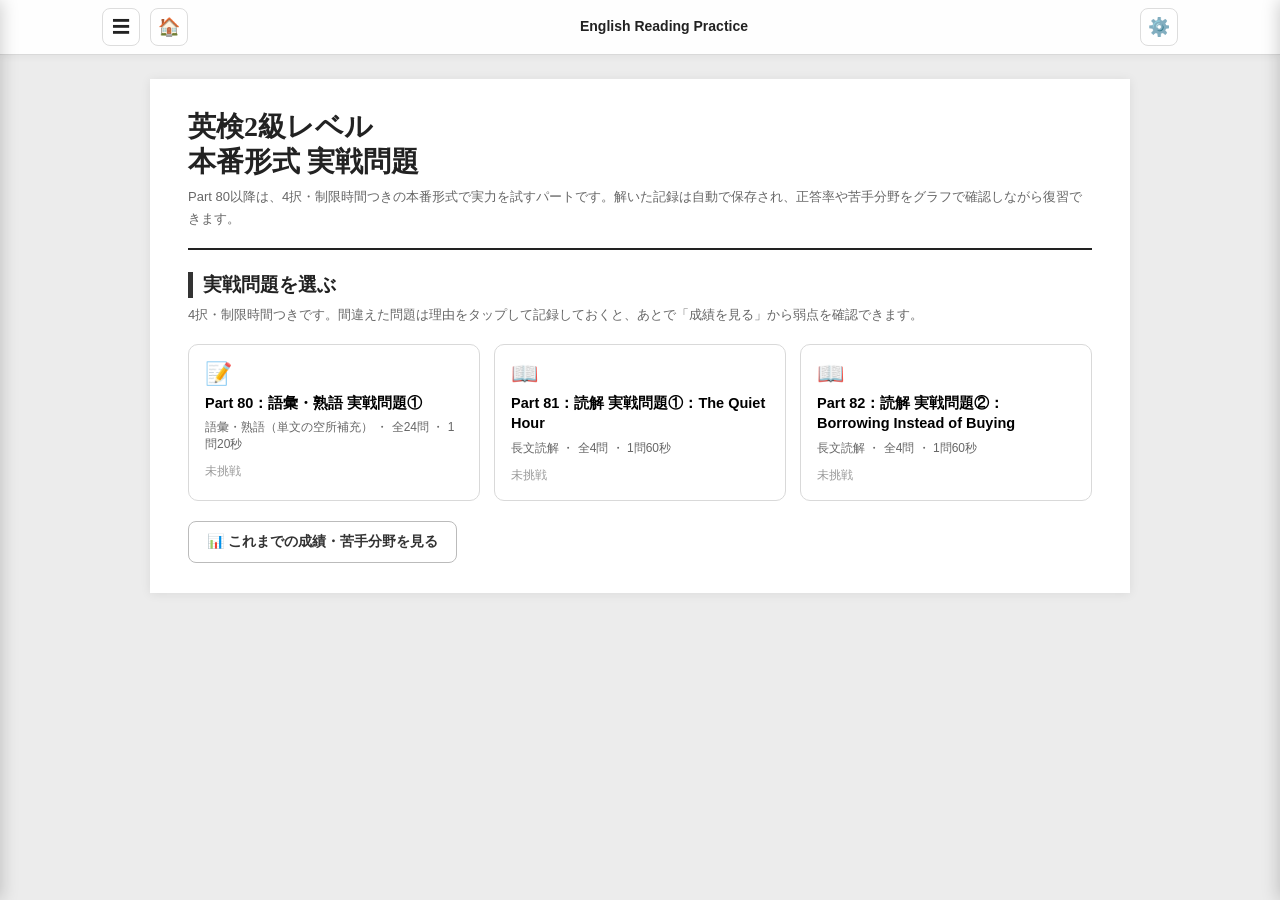
==== quiz.html @ 1475d9b7 "v1.6 v1.6" ====
<!DOCTYPE html>

<html lang="ja">
<head>
<meta charset="utf-8"/>
<meta content="width=device-width, initial-scale=1, viewport-fit=cover" name="viewport"/>
<title>英検2級レベル 本番形式 実戦問題 Part80〜｜English Reading Practice</title>
<meta content="英検2級レベルの語彙・読解を、本番と同じ4択・制限時間つきで練習できる実戦問題。正答率や間違えた理由を記録し、苦手分野をグラフで確認しながら復習できます。" name="description"/>
<meta content="index,follow" name="robots"/>
<link href="https://egoaid.github.io/English-Vocabulary/quiz.html" rel="canonical"/>
<meta content="ja_JP" property="og:locale"/>
<meta content="https://egoaid.github.io/English-Vocabulary/quiz.html" property="og:url"/>
<meta content="英検2級レベル 本番形式 実戦問題 Part80〜｜English Reading Practice" property="og:title"/>
<meta content="英検2級レベルの語彙・読解を、本番と同じ4択・制限時間つきで練習できる実戦問題。正答率や間違えた理由を記録し、苦手分野をグラフで確認しながら復習できます。" property="og:description"/>
<meta content="website" property="og:type"/>
<meta content="English Reading Practice" property="og:site_name"/>
<meta content="https://egoaid.github.io/English-Vocabulary/icons/og-image.png" property="og:image"/>
<meta content="1200" property="og:image:width"/>
<meta content="630" property="og:image:height"/>
<meta content="summary_large_image" name="twitter:card"/>
<meta content="英検2級レベル 本番形式 実戦問題 Part80〜｜English Reading Practice" name="twitter:title"/>
<meta content="英検2級レベルの語彙・読解を、本番と同じ4択・制限時間つきで練習できる実戦問題。正答率や間違えた理由を記録し、苦手分野をグラフで確認しながら復習できます。" name="twitter:description"/>
<meta content="https://egoaid.github.io/English-Vocabulary/icons/og-image.png" name="twitter:image"/>
<link href="manifest.json" rel="manifest"/>
<meta content="#222222" name="theme-color"/>
<meta content="yes" name="mobile-web-app-capable"/>
<meta content="yes" name="apple-mobile-web-app-capable"/>
<meta content="default" name="apple-mobile-web-app-status-bar-style"/>
<meta content="English Reading" name="apple-mobile-web-app-title"/>
<link href="icons/apple-touch-icon-180.png" rel="apple-touch-icon"/>
<link href="icons/favicon-32.png" rel="icon" sizes="32x32" type="image/png"/>
<link href="icons/favicon-16.png" rel="icon" sizes="16x16" type="image/png"/>
<link href="icons/icon-192.png" rel="icon" sizes="192x192" type="image/png"/>
<link href="icons/icon-512.png" rel="icon" sizes="512x512" type="image/png"/>
<link rel="stylesheet" href="styles.css"/>
<script type="application/ld+json">
{
  "@context": "https://schema.org",
  "@type": "LearningResource",
  "name": "英検2級レベル 本番形式 実戦問題 Part80〜",
  "description": "英検2級レベルの語彙・読解を、本番と同じ4択・制限時間つきで練習できる実戦問題。正答率や間違えた理由を記録し、苦手分野をグラフで確認しながら復習できます。",
  "url": "https://egoaid.github.io/English-Vocabulary/quiz.html",
  "inLanguage": "en",
  "isPartOf": { "@type": "WebSite", "url": "https://egoaid.github.io/English-Vocabulary/" },
  "isAccessibleForFree": true,
  "learningResourceType": "Reading passage",
  "educationalLevel": "High school"
}
</script>
</head>
<body>
<header class="screen-header">
<div class="screen-header-inner">
<button class="icon-btn" id="sidebarToggle" aria-label="目次を開く" title="目次">
<span class="icon-bars">&#9776;</span>
</button>
<a class="icon-btn" href="index.html" aria-label="ホーム（目次）" title="ホーム（目次）">🏠</a>
<strong class="app-title">English Reading Practice</strong>
<button class="icon-btn" id="settingsToggle" aria-label="設定を開く" title="設定">&#9881;&#65039;</button>
</div>
</header>

<div class="sidebar-backdrop" id="sidebarBackdrop"></div>
<aside class="sidebar" id="sidebar" aria-hidden="true">
<div class="sidebar-header">
<span>目次</span>
<button class="icon-btn" id="sidebarClose" aria-label="閉じる">&#10005;</button>
</div>
<nav class="sidebar-list" aria-label="Parts">
<a href="index.html" class="sidebar-link home-link"><span class="sidebar-num">&#127968;</span><span class="sidebar-title">ホーム（目次）</span></a>
<div class="sidebar-group-label">Part 1&ndash;29：時事・社会トピック読解</div>
<a href="reading-1.html#part-01" class="sidebar-link" data-target="part-01" data-file="reading-1.html"><span class="sidebar-num">01</span><span class="sidebar-title">Generative AI and English Learning</span></a>
<a href="reading-1.html#part-02" class="sidebar-link" data-target="part-02" data-file="reading-1.html"><span class="sidebar-num">02</span><span class="sidebar-title">Power Crisis and Renewable Energy</span></a>
<a href="reading-1.html#part-03" class="sidebar-link" data-target="part-03" data-file="reading-1.html"><span class="sidebar-num">03</span><span class="sidebar-title">Climate Change and Global Sustainability</span></a>
<a href="reading-1.html#part-04" class="sidebar-link" data-target="part-04" data-file="reading-1.html"><span class="sidebar-num">04</span><span class="sidebar-title">International Law and the Rule of Law</span></a>
<a href="reading-1.html#part-05" class="sidebar-link" data-target="part-05" data-file="reading-1.html"><span class="sidebar-num">05</span><span class="sidebar-title">Marriage Equality and Equal Rights</span></a>
<a href="reading-1.html#part-06" class="sidebar-link" data-target="part-06" data-file="reading-1.html"><span class="sidebar-num">06</span><span class="sidebar-title">Imperial Succession and Constitutional Monarchy</span></a>
<a href="reading-1.html#part-07" class="sidebar-link" data-target="part-07" data-file="reading-1.html"><span class="sidebar-num">07</span><span class="sidebar-title">Autonomous Weapons and Drone Warfare</span></a>
<a href="reading-1.html#part-08" class="sidebar-link" data-target="part-08" data-file="reading-1.html"><span class="sidebar-num">08</span><span class="sidebar-title">Korea-Japan Relations and Historical Memory</span></a>
<a href="reading-1.html#part-09" class="sidebar-link" data-target="part-09" data-file="reading-1.html"><span class="sidebar-num">09</span><span class="sidebar-title">China-Japan Relations and Economic Interdependence</span></a>
<a href="reading-1.html#part-10" class="sidebar-link" data-target="part-10" data-file="reading-1.html"><span class="sidebar-num">10</span><span class="sidebar-title">Nuclear Policy and Japan's Constitutional Debate</span></a>
<a href="reading-1.html#part-11" class="sidebar-link" data-target="part-11" data-file="reading-1.html"><span class="sidebar-num">11</span><span class="sidebar-title">Demographic Decline and an Aging Society</span></a>
<a href="reading-1.html#part-12" class="sidebar-link" data-target="part-12" data-file="reading-1.html"><span class="sidebar-num">12</span><span class="sidebar-title">Healthcare System Reform and Medical Challenges</span></a>
<a href="reading-1.html#part-13" class="sidebar-link" data-target="part-13" data-file="reading-1.html"><span class="sidebar-num">13</span><span class="sidebar-title">Childcare Support and Family Policy</span></a>
<a href="reading-1.html#part-14" class="sidebar-link" data-target="part-14" data-file="reading-1.html"><span class="sidebar-num">14</span><span class="sidebar-title">Hate Speech and Online Harassment</span></a>
<a href="reading-1.html#part-15" class="sidebar-link" data-target="part-15" data-file="reading-1.html"><span class="sidebar-num">15</span><span class="sidebar-title">Social Media and Political Polarization</span></a>
<a href="reading-1.html#part-16" class="sidebar-link" data-target="part-16" data-file="reading-1.html"><span class="sidebar-num">16</span><span class="sidebar-title">Democratic Backsliding and Authoritarianism</span></a>
<a href="reading-1.html#part-17" class="sidebar-link" data-target="part-17" data-file="reading-1.html"><span class="sidebar-num">17</span><span class="sidebar-title">Terrorism and National Security Responses</span></a>
<a href="reading-1.html#part-18" class="sidebar-link" data-target="part-18" data-file="reading-1.html"><span class="sidebar-num">18</span><span class="sidebar-title">Refugee Crisis and Humanitarian Obligations</span></a>
<a href="reading-1.html#part-19" class="sidebar-link" data-target="part-19" data-file="reading-1.html"><span class="sidebar-num">19</span><span class="sidebar-title">Labor Exploitation and Supply Chain Ethics</span></a>
<a href="reading-1.html#part-20" class="sidebar-link" data-target="part-20" data-file="reading-1.html"><span class="sidebar-num">20</span><span class="sidebar-title">Pandemic Preparedness and Public Health Resilience</span></a>
<a href="reading-1.html#part-21" class="sidebar-link" data-target="part-21" data-file="reading-1.html"><span class="sidebar-num">21</span><span class="sidebar-title">Mental Health and Psychological Resilience</span></a>
<a href="reading-1.html#part-22" class="sidebar-link" data-target="part-22" data-file="reading-1.html"><span class="sidebar-num">22</span><span class="sidebar-title">Automation, AI, and the Future of Work</span></a>
<a href="reading-1.html#part-23" class="sidebar-link" data-target="part-23" data-file="reading-1.html"><span class="sidebar-num">23</span><span class="sidebar-title">Space Exploration and International Cooperation</span></a>
<a href="reading-1.html#part-24" class="sidebar-link" data-target="part-24" data-file="reading-1.html"><span class="sidebar-num">24</span><span class="sidebar-title">Wealth Inequality and Economic Opportunity</span></a>
<a href="reading-1.html#part-25" class="sidebar-link" data-target="part-25" data-file="reading-1.html"><span class="sidebar-num">25</span><span class="sidebar-title">Language Diversity and Endangered Languages</span></a>
<a href="reading-1.html#part-26" class="sidebar-link" data-target="part-26" data-file="reading-1.html"><span class="sidebar-num">26</span><span class="sidebar-title">Study Abroad and Global Citizenship</span></a>
<a href="reading-1.html#part-27" class="sidebar-link" data-target="part-27" data-file="reading-1.html"><span class="sidebar-num">27</span><span class="sidebar-title">Ocean Conservation and Plastic Pollution</span></a>
<a href="reading-1.html#part-28" class="sidebar-link" data-target="part-28" data-file="reading-1.html"><span class="sidebar-num">28</span><span class="sidebar-title">Artificial Intelligence, Copyright, and Creative Work</span></a>
<a href="reading-1.html#part-29" class="sidebar-link" data-target="part-29" data-file="reading-1.html"><span class="sidebar-num">29</span><span class="sidebar-title">Gender Gap in the Workplace</span></a>
<div class="sidebar-group-label">Part 30&ndash;34：物語文</div>
<a href="reading-2.html#part-30" class="sidebar-link" data-target="part-30" data-file="reading-2.html"><span class="sidebar-num">30</span><span class="sidebar-title">物語文: Two Ways of Solving a Problem</span></a>
<a href="reading-2.html#part-31" class="sidebar-link" data-target="part-31" data-file="reading-2.html"><span class="sidebar-num">31</span><span class="sidebar-title">物語文: Finding a New Interest</span></a>
<a href="reading-2.html#part-32" class="sidebar-link" data-target="part-32" data-file="reading-2.html"><span class="sidebar-num">32</span><span class="sidebar-title">物語文: The Late Bicycle</span></a>
<a href="reading-2.html#part-33" class="sidebar-link" data-target="part-33" data-file="reading-2.html"><span class="sidebar-num">33</span><span class="sidebar-title">物語文: The Mosaic That Wouldn't Come Together</span></a>
<a href="reading-2.html#part-34" class="sidebar-link" data-target="part-34" data-file="reading-2.html"><span class="sidebar-num">34</span><span class="sidebar-title">物語文: A Question She Couldn't Answer</span></a>
<div class="sidebar-group-label">Part 35&ndash;39：論説文解釈</div>
<a href="reading-3.html#part-35" class="sidebar-link" data-target="part-35" data-file="reading-3.html"><span class="sidebar-num">35</span><span class="sidebar-title">論説文読解①: 対比・逆接の接続語</span></a>
<a href="reading-3.html#part-36" class="sidebar-link" data-target="part-36" data-file="reading-3.html"><span class="sidebar-num">36</span><span class="sidebar-title">論説文読解②: 因果関係の接続語</span></a>
<a href="reading-3.html#part-37" class="sidebar-link" data-target="part-37" data-file="reading-3.html"><span class="sidebar-num">37</span><span class="sidebar-title">論説文読解③: 追加の接続語</span></a>
<a href="reading-3.html#part-38" class="sidebar-link" data-target="part-38" data-file="reading-3.html"><span class="sidebar-num">38</span><span class="sidebar-title">論説文読解④: 言い換え・具体例の接続語</span></a>
<a href="reading-3.html#part-39" class="sidebar-link" data-target="part-39" data-file="reading-3.html"><span class="sidebar-num">39</span><span class="sidebar-title">論説文読解⑤: NOT型設問と文整序の総まとめ</span></a>
<div class="sidebar-group-label">Part 40&ndash;44：英作文練習</div>
<a href="reading-4.html#part-40" class="sidebar-link" data-target="part-40" data-file="reading-4.html"><span class="sidebar-num">40</span><span class="sidebar-title">英作文練習①: 二つの絵を比較する</span></a>
<a href="reading-4.html#part-41" class="sidebar-link" data-target="part-41" data-file="reading-4.html"><span class="sidebar-num">41</span><span class="sidebar-title">英作文練習②: 困っている人を助ける</span></a>
<a href="reading-4.html#part-42" class="sidebar-link" data-target="part-42" data-file="reading-4.html"><span class="sidebar-num">42</span><span class="sidebar-title">英作文練習③: 変化を説明する</span></a>
<a href="reading-4.html#part-43" class="sidebar-link" data-target="part-43" data-file="reading-4.html"><span class="sidebar-num">43</span><span class="sidebar-title">英作文練習④: 理由をつけて意見を述べる</span></a>
<a href="reading-4.html#part-44" class="sidebar-link" data-target="part-44" data-file="reading-4.html"><span class="sidebar-num">44</span><span class="sidebar-title">英作文練習⑤: 改善案を提案する</span></a>
<div class="sidebar-group-label">Part 45&ndash;49：リスニング対策</div>
<a href="reading-5.html#part-45" class="sidebar-link" data-target="part-45" data-file="reading-5.html"><span class="sidebar-num">45</span><span class="sidebar-title">リスニング対策①: 複数条件からの絞り込み</span></a>
<a href="reading-5.html#part-46" class="sidebar-link" data-target="part-46" data-file="reading-5.html"><span class="sidebar-num">46</span><span class="sidebar-title">リスニング対策②: 予定の調整と変更</span></a>
<a href="reading-5.html#part-47" class="sidebar-link" data-target="part-47" data-file="reading-5.html"><span class="sidebar-num">47</span><span class="sidebar-title">リスニング対策③: 施設・サービスの案内</span></a>
<a href="reading-5.html#part-48" class="sidebar-link" data-target="part-48" data-file="reading-5.html"><span class="sidebar-num">48</span><span class="sidebar-title">リスニング対策④: 順序・手順の説明</span></a>
<a href="reading-5.html#part-49" class="sidebar-link" data-target="part-49" data-file="reading-5.html"><span class="sidebar-num">49</span><span class="sidebar-title">リスニング対策⑤: 説明モノローグと例外情報</span></a>
<div class="sidebar-group-label">Part 50：重要英単語ランク表</div>
<a href="vocab-words.html#part-50" class="sidebar-link" data-target="part-50" data-file="vocab-words.html"><span class="sidebar-num">50</span><span class="sidebar-title">重要英単語ランク表（全2040語）</span></a>
<div class="sidebar-group-label">Part 51：重要熟語・イディオムランク表</div>
<a href="vocab-idioms.html#part-51" class="sidebar-link" data-target="part-51" data-file="vocab-idioms.html"><span class="sidebar-num">51</span><span class="sidebar-title">重要熟語・イディオムランク表（全1008熟語）</span></a>
<div class="sidebar-group-label">Part 52&ndash;56：日常会話・メッセージ</div>
<a href="reading-6.html#part-52" class="sidebar-link" data-target="part-52" data-file="reading-6.html"><span class="sidebar-num">52</span><span class="sidebar-title">日常会話: Deciding on Weekend Plans</span></a>
<a href="reading-6.html#part-53" class="sidebar-link" data-target="part-53" data-file="reading-6.html"><span class="sidebar-num">53</span><span class="sidebar-title">日常会話: Cheering Up a Friend</span></a>
<a href="reading-6.html#part-54" class="sidebar-link" data-target="part-54" data-file="reading-6.html"><span class="sidebar-num">54</span><span class="sidebar-title">日常会話: Clearing Up a Misunderstanding</span></a>
<a href="reading-6.html#part-55" class="sidebar-link" data-target="part-55" data-file="reading-6.html"><span class="sidebar-num">55</span><span class="sidebar-title">メッセージ: Running a Little Late</span></a>
<a href="reading-6.html#part-56" class="sidebar-link" data-target="part-56" data-file="reading-6.html"><span class="sidebar-num">56</span><span class="sidebar-title">メッセージ: Inviting a Friend</span></a>
<div class="sidebar-group-label">Part 57&ndash;60：Eメール・人物紹介</div>
<a href="reading-7.html#part-57" class="sidebar-link" data-target="part-57" data-file="reading-7.html"><span class="sidebar-num">57</span><span class="sidebar-title">Eメール: A Request to Reschedule</span></a>
<a href="reading-7.html#part-58" class="sidebar-link" data-target="part-58" data-file="reading-7.html"><span class="sidebar-num">58</span><span class="sidebar-title">Eメール: A Thank-You Email After a Homestay</span></a>
<a href="reading-7.html#part-59" class="sidebar-link" data-target="part-59" data-file="reading-7.html"><span class="sidebar-num">59</span><span class="sidebar-title">人物紹介: From a Curious Boy to a Marine Biologist</span></a>
<a href="reading-7.html#part-60" class="sidebar-link" data-target="part-60" data-file="reading-7.html"><span class="sidebar-num">60</span><span class="sidebar-title">人物紹介: Building a Career in Clean Energy</span></a>
<div class="sidebar-group-label">Part 61&ndash;64：個人的エッセイ・インタビュー</div>
<a href="reading-8.html#part-61" class="sidebar-link" data-target="part-61" data-file="reading-8.html"><span class="sidebar-num">61</span><span class="sidebar-title">個人的エッセイ: The Day I Changed My Mind About Working Alone</span></a>
<a href="reading-8.html#part-62" class="sidebar-link" data-target="part-62" data-file="reading-8.html"><span class="sidebar-num">62</span><span class="sidebar-title">個人的エッセイ: What My Little Sister Taught Me About Patience</span></a>
<a href="reading-8.html#part-63" class="sidebar-link" data-target="part-63" data-file="reading-8.html"><span class="sidebar-num">63</span><span class="sidebar-title">インタビュー: A Pastry Chef's Story</span></a>
<a href="reading-8.html#part-64" class="sidebar-link" data-target="part-64" data-file="reading-8.html"><span class="sidebar-num">64</span><span class="sidebar-title">インタビュー: A Wheelchair Basketball Player's Story</span></a>
<div class="sidebar-group-label">Part 65&ndash;68：アート・旅行と文化紹介</div>
<a href="reading-9.html#part-65" class="sidebar-link" data-target="part-65" data-file="reading-9.html"><span class="sidebar-num">65</span><span class="sidebar-title">アート: The Painting I Almost Didn't Finish</span></a>
<a href="reading-9.html#part-66" class="sidebar-link" data-target="part-66" data-file="reading-9.html"><span class="sidebar-num">66</span><span class="sidebar-title">アート: Why I Draw the Same Mountain Every Year</span></a>
<a href="reading-9.html#part-67" class="sidebar-link" data-target="part-67" data-file="reading-9.html"><span class="sidebar-num">67</span><span class="sidebar-title">旅行・文化紹介: A Weekend in Kanazawa</span></a>
<a href="reading-9.html#part-68" class="sidebar-link" data-target="part-68" data-file="reading-9.html"><span class="sidebar-num">68</span><span class="sidebar-title">旅行・文化紹介: Visiting a Night Market in Taiwan</span></a>
<div class="sidebar-group-label">Part 69&ndash;71：科学レポート・How-to</div>
<a href="reading-10.html#part-69" class="sidebar-link" data-target="part-69" data-file="reading-10.html"><span class="sidebar-num">69</span><span class="sidebar-title">科学レポート: Why Do Cats Purr?</span></a>
<a href="reading-10.html#part-70" class="sidebar-link" data-target="part-70" data-file="reading-10.html"><span class="sidebar-num">70</span><span class="sidebar-title">科学レポート: The Memory Experiment</span></a>
<a href="reading-10.html#part-71" class="sidebar-link" data-target="part-71" data-file="reading-10.html"><span class="sidebar-num">71</span><span class="sidebar-title">How-to: Starting a Small Vegetable Garden</span></a>
<div class="sidebar-group-label">Part 72&ndash;79：英検2級レベル 実戦読解・リスニング</div>
<a href="reading-11.html#part-72" class="sidebar-link" data-target="part-72" data-file="reading-11.html"><span class="sidebar-num">72</span><span class="sidebar-title">Eメール: A Request to Book the Community Hall</span></a>
<a href="reading-11.html#part-73" class="sidebar-link" data-target="part-73" data-file="reading-11.html"><span class="sidebar-num">73</span><span class="sidebar-title">論説文（心理学）: The Reason a Familiar Face Feels Trustworthy</span></a>
<a href="reading-11.html#part-74" class="sidebar-link" data-target="part-74" data-file="reading-11.html"><span class="sidebar-num">74</span><span class="sidebar-title">論説文（技術と社会）: A Water Bottle That Refuses to Become Trash</span></a>
<a href="reading-11.html#part-75" class="sidebar-link" data-target="part-75" data-file="reading-11.html"><span class="sidebar-num">75</span><span class="sidebar-title">英検形式ライティング: A Model Opinion Essay</span></a>
<a href="reading-11.html#part-76" class="sidebar-link" data-target="part-76" data-file="reading-11.html"><span class="sidebar-num">76</span><span class="sidebar-title">リスニング対策: Covering a Client Meeting</span></a>
<a href="reading-11.html#part-77" class="sidebar-link" data-target="part-77" data-file="reading-11.html"><span class="sidebar-num">77</span><span class="sidebar-title">熟語・語彙まとめ: Getting Ready for Exam Day</span></a>
<a href="reading-11.html#part-78" class="sidebar-link" data-target="part-78" data-file="reading-11.html"><span class="sidebar-num">78</span><span class="sidebar-title">リスニング対策（モノローグ型）: Three Short Stories</span></a>
<a href="reading-11.html#part-79" class="sidebar-link" data-target="part-79" data-file="reading-11.html"><span class="sidebar-num">79</span><span class="sidebar-title">リスニング対策（電話・接客）: Changing a Hotel Reservation</span></a>
<div class="sidebar-group-label">Part 80&ndash;82：英検2級レベル 本番形式 実戦問題</div>
<a href="quiz.html" class="sidebar-link" data-target="quizApp" data-file="quiz.html"><span class="sidebar-num">80</span><span class="sidebar-title">語彙・熟語の4択問題、読解の4択問題（制限時間つき・成績記録つき）</span></a>
</nav>
</aside>

<div class="settings-backdrop" id="settingsBackdrop"></div>
<aside class="settings-panel" id="settingsPanel" aria-hidden="true">
<div class="settings-header">
<span>設定</span>
<button class="icon-btn" id="settingsClose" aria-label="閉じる">&#10005;</button>
</div>
<div class="settings-body">
<button class="settings-btn" id="manualOpenBtn">&#128214; 使い方マニュアル</button>
<button class="settings-btn" id="printBtn">&#128424;&#65039; A4で印刷する</button>
<div class="settings-item">
<label for="rateSlider">読み上げ速度（英語・通常ボタン）</label>
<input id="rateSlider" max="1.1" min="0.5" step="0.05" type="range" value="0.92"/>
<span class="settings-value" id="rateValue">0.92</span>
</div>
<div class="settings-item">
<label for="slowRateSlider">読み上げ速度（英語・ゆっくりボタン）</label>
<input id="slowRateSlider" max="0.9" min="0.3" step="0.05" type="range" value="0.6"/>
<span class="settings-value" id="slowRateValue">0.60</span>
</div>
<div class="settings-item voice-select-item" id="maleVoiceSettingItem" style="display:none;">
<label for="maleVoiceSelect">英語・男性の声</label>
<select id="maleVoiceSelect"></select>
<p class="settings-hint">Microsoft Online Natural音声（利用できる場合のみ表示）</p>
</div>
<div class="settings-item voice-select-item" id="femaleVoiceSettingItem" style="display:none;">
<label for="femaleVoiceSelect">英語・女性の声</label>
<select id="femaleVoiceSelect"></select>
<p class="settings-hint">Microsoft Online Natural音声（利用できる場合のみ表示）</p>
</div>
<div class="settings-item voice-select-item" id="japaneseMaleVoiceSettingItem" style="display:none;">
<label for="japaneseMaleVoiceSelect">日本語・男性の声</label>
<select id="japaneseMaleVoiceSelect"></select>
<p class="settings-hint">Microsoft Online Natural音声（利用できる場合のみ表示）</p>
</div>
<div class="settings-item voice-select-item" id="japaneseFemaleVoiceSettingItem" style="display:none;">
<label for="japaneseFemaleVoiceSelect">日本語・女性の声</label>
<select id="japaneseFemaleVoiceSelect"></select>
<p class="settings-hint">Microsoft Online Natural音声（利用できる場合のみ表示）</p>
</div>
<div class="settings-item settings-checkbox">
<label><input id="darkModeToggle" type="checkbox"/> ダークモード</label>
</div>
<div class="settings-item">
<label for="fsBgColorPicker">フルスクリーン暗記モードの背景色</label>
<input id="fsBgColorPicker" type="color" value="#0e1116"/>
</div>
<div class="settings-item">
<label for="fsHighlightColorPicker">単語ハイライトの色</label>
<input id="fsHighlightColorPicker" type="color" value="#ffd166"/>
</div>
<div class="settings-item">
<label for="fsHighlightStyleSelect">単語ハイライトの表示方法</label>
<select id="fsHighlightStyleSelect">
<option value="glow">光るエフェクト</option>
<option value="underline">下線</option>
</select>
</div>
<div class="settings-item">
<label for="fsRateSlider">フルスクリーン暗記モードの読み上げ速度</label>
<input id="fsRateSlider" max="1.5" min="0.3" step="0.05" type="range" value="0.50"/>
<span class="settings-value" id="fsRateValue">0.50</span>
</div>
<div class="settings-item">
<label for="fsMainFontSlider">フルスクリーン：英文・講義文の文字サイズ</label>
<input id="fsMainFontSlider" max="80" min="12" step="1" type="range" value="60"/>
<span class="settings-value" id="fsMainFontValue">60px</span>
</div>
<div class="settings-item">
<label for="fsMainTopMarginSlider">フルスクリーン：英文・講義文の上の余白</label>
<input id="fsMainTopMarginSlider" max="300" min="0" step="5" type="range" value="200"/>
<span class="settings-value" id="fsMainTopMarginValue">200px</span>
</div>
<div class="settings-item">
<label for="fsJaFontSlider">フルスクリーン：日本語字幕の文字サイズ</label>
<input id="fsJaFontSlider" max="60" min="10" step="1" type="range" value="40"/>
<span class="settings-value" id="fsJaFontValue">40px</span>
</div>
<div class="settings-item">
<label for="fsJaBottomMarginSlider">フルスクリーン：日本語字幕の下の余白</label>
<input id="fsJaBottomMarginSlider" max="250" min="0" step="5" type="range" value="150"/>
<span class="settings-value" id="fsJaBottomMarginValue">150px</span>
</div>
<div class="settings-item">
<label for="vocabFontSlider">単語帳・熟語帳の文字サイズ</label>
<input id="vocabFontSlider" max="24" min="10" step="1" type="range" value="14"/>
<span class="settings-value" id="vocabFontValue">14px</span>
</div>
<div class="settings-item">
<label for="fsCardRateSlider">フラッシュカードの読み上げ速度</label>
<input id="fsCardRateSlider" max="1.5" min="0.3" step="0.05" type="range" value="0.85"/>
<span class="settings-value" id="fsCardRateValue">0.85</span>
</div>
<div class="settings-item">
<label for="fsCardFontSlider">フラッシュカードの文字サイズ</label>
<input id="fsCardFontSlider" max="200" min="24" step="2" type="range" value="96"/>
<span class="settings-value" id="fsCardFontValue">96px</span>
</div>
<div class="settings-item settings-checkbox">
<label><input id="skipMasteredToggle" type="checkbox"/> フラッシュカードで暗記済みの単語・熟語を省略する</label>
</div>
<div class="settings-item settings-checkbox">
<label><input id="flashcardShuffleToggle" type="checkbox"/> フラッシュカードをランダムな順番で再生する</label>
</div>
<p class="settings-note">このアプリはオフラインでも利用できます（PWA対応）。ホーム画面に追加すると、アプリのように起動できます。</p>
<p class="settings-version" id="settingsVersionText"></p>
</div>
</aside>

<div class="manual-overlay" id="manualOverlay" aria-hidden="true">
<div class="manual-dialog">
<div class="manual-header">
<span>使い方マニュアル</span>
<button class="icon-btn" id="manualCloseBtn" aria-label="閉じる">&#10005;</button>
</div>
<div class="manual-body">
<h3>画面の移動</h3>
<ul>
<li><strong>&#9776;（左上）</strong> --- 目次を開きます。全カテゴリ・全Partへここから移動できます。</li>
<li><strong>&#127968;（左上）</strong> --- ホーム（目次ページ）に戻ります。</li>
<li><strong>&#9881;&#65039;（右上）</strong> --- 設定パネルを開きます。</li>
</ul>
<h3>本文中のマーカーの意味</h3>
<ul>
<li><strong>太字</strong> --- 重要単語。</li>
<li><strong class="idiom">波下線</strong> --- 熟語（Idiom Focuss）。</li>
<li><span class="ue-mark">青下線</span> --- Useful Expressions。</li>
<li><span class="gr-mark">緑点線</span> --- Grammar &amp; Reading Points。</li>
<li><span class="dm-mark">オレンジ点線</span> --- 論理接続語（ディスコースマーカー）。</li>
</ul>
<h3>フルスクリーン暗記モードの操作</h3>
<ul>
<li><strong>← / →キー</strong> --- 前後の項目に移動します。</li>
<li><strong>スペースキー</strong> --- 一時停止／再生を切り替えます。</li>
<li><strong>Escキー</strong> --- フルスクリーン暗記モードを終了します。</li>
<li>画面下部の <strong>⏮ ⏸ ⏭ ✕</strong> ボタンでも同じ操作ができます（✕ボタンで再生停止・終了します）。</li>
<li>1つのPartの再生が終わると、自動的に次のPartへ進みます。</li>
<li>発音中の英単語が光ってハイライトされ、日本語字幕が画面下に表示されます。ハイライトの色や表示方法（光るエフェクト／下線）は設定で変更できます。</li>
<li>スマートフォンでフルスクリーン暗記モード・フラッシュカードを再生している間は、対応している端末・ブラウザでは画面がスリープしないよう制御されます。再生を終了すると、通常の自動スリープに戻ります。この機能に対応していない端末・ブラウザでも、暗記モード自体は問題なく利用できます。</li>
</ul>
<h3>読み上げボタンについて</h3>
<ul>
<li><strong>🔊 Listen / 🐢 Slow / 🔊 日本語 / 🔊 講義を聞く</strong> --- クリックすると再生が始まり、ボタンが点滅して「⏹ STOP」の表示に変わります。もう一度クリックすると停止します。</li>
<li>対話文では、話者ごとに声（男性・女性）が自動的に切り替わります。</li>
</ul>
<h3>一括再生・フルスクリーン暗記モード</h3>
<ul>
<li><strong>▶ この課を一括再生</strong> --- そのPartの英文・日本語訳・講義を順番に音声で流します。</li>
<li><strong>⛶ フルスクリーン暗記モード</strong> --- 全画面表示で、字幕とハイライトを見ながら暗記できます。</li>
</ul>
<h3>フラッシュカードで学習（単語・熟語ランク表）</h3>
<ul>
<li><strong>🎴 フラッシュカードで学習</strong> --- そのランクの単語（または熟語）を1つずつ全画面表示し、英語→日本語の順に読み上げます。</li>
<li>各単語・熟語の右上にある <strong>チェックマーク</strong> をタップすると「暗記済み」として記録できます（背景がグレーになり、文字に取り消し線が入ります）。</li>
<li>設定で「暗記済みを省略する」をオンにすると、チェック済みの単語・熟語はフラッシュカードで再生されなくなります。</li>
<li>設定で「ランダムな順番で再生する」をオンにすると、毎回シャッフルされた順番でカードが再生されます。</li>
</ul>
<h3>設定でできること</h3>
<ul>
<li>読み上げ速度（通常・ゆっくり・フルスクリーン・フラッシュカード）の変更</li>
<li>フルスクリーン暗記モード／フラッシュカードの文字サイズ・余白の変更（スマホとPCで別々に記憶されます）</li>
<li>フルスクリーン暗記モードの背景色・単語ハイライトの色と表示方法（光るエフェクト／下線）の変更</li>
<li>フラッシュカードで「暗記済み」をチェックした単語・熟語を省略する機能のオン・オフ</li>
<li>フラッシュカードをランダムな順番で再生する機能のオン・オフ</li>
<li>ダークモードの切り替え</li>
<li>ブラウザがMicrosoft Online Natural音声を提供している場合、より自然な発音の英語・日本語の音声（それぞれ男性・女性）を選択できます（下記参照）</li>
</ul>
<h3>おすすめの学習の進め方</h3>
<ul>
<li>まずは <strong>Part 50 重要英単語</strong> と <strong>Part 51 重要熟語</strong> の<strong>ランクA</strong>から順に、フラッシュカードで毎日少しずつ進めるのがおすすめです。ランクが上がるほど難易度も上がるので、無理に急がず自分のペースで進めましょう。</li>
<li>単語・熟語の<strong>ランクF</strong>は英検準1級レベルの発展語彙です。基礎（ランクA〜E）が身についてから、余裕があれば取り組む参考項目として位置づけてください。</li>
<li>読解パートでは、まず日本語訳を見ずに英文を読み、意味が取れたら日本語訳で確認する、という順番がおすすめです。分からなかった単語・熟語は、太字・波下線などのマーカーを目印に見直しましょう。</li>
<li>🔊 Listen や ⛶ フルスクリーン暗記モードを使って、耳と目の両方で英文に触れると定着しやすくなります。通学中やすきま時間には、音声だけを聞き流す（シャドーイング）のも効果的です。</li>
<li>フラッシュカードで「暗記済み」をチェックした単語・熟語は、設定で再生を省略できます。覚えていないものだけを効率よく繰り返し復習しましょう。</li>
<li>1回で完璧に覚えようとせず、同じ範囲を日をおいて何度も繰り返す（間隔をあけた復習）方が記憶に残りやすいです。</li>
</ul>
<h3>Microsoft Online Natural音声について</h3>
<p>このアプリでは、お使いのブラウザがMicrosoft Online Natural音声（「Microsoft ○○ Online (Natural)」という名前の高品質な音声）を提供している場合、設定パネルに「英語・男性の声」「英語・女性の声」「日本語・男性の声」「日本語・女性の声」の選択欄が自動的に表示され、より自然な音声を選べます。英語だけでなく、日本語訳・字幕・講義音声・フラッシュカードの読み方も、Online Natural音声が使える環境ではより自然な発音になります。</p>
<p>Online Natural音声は、主に<strong>Microsoft Edge</strong>（Windows版・Mac版のどちらでも）で利用できます。Chrome、Safari、Firefoxなど他のブラウザでは通常この音声は提供されないため、選択欄自体が表示されず、その環境で利用可能な通常の音声が自動的に使用されます（読み上げ機能自体はどのブラウザでも変わらず利用できます）。英語と日本語で利用できる音声の種類は別々に決まるため、例えば英語だけ、あるいは日本語だけOnline Natural音声が使える場合もあります。どの音声が実際に使えるかはブラウザやOSのアップデートによって変わることがあります。</p>
<p>Microsoft Online Natural音声はインターネット経由で提供されるため、ネットワーク環境などによって利用できない場合があります。その場合はアプリが自動的に通常の音声に切り替えます。</p>
<p class="manual-version" id="manualVersionText"></p>
</div>
</div>
</div>


<main>
<div class="pages-container" id="pagesContainer">
<header class="cover">
<h1>英検2級レベル<br/>本番形式 実戦問題</h1>
<p>Part 80以降は、4択・制限時間つきの本番形式で実力を試すパートです。解いた記録は自動で保存され、正答率や苦手分野をグラフで確認しながら復習できます。</p>
</header>

<section class="quiz-app" id="quizApp">

<div class="quiz-view" id="quizViewList">
<h2 class="quiz-view-title">実戦問題を選ぶ</h2>
<p class="quiz-view-sub">4択・制限時間つきです。間違えた問題は理由をタップして記録しておくと、あとで「成績を見る」から弱点を確認できます。</p>
<div class="quiz-set-grid" id="quizSetGrid"></div>
<button class="quiz-btn quiz-btn-secondary" id="quizGoStatsBtn" type="button">📊 これまでの成績・苦手分野を見る</button>
</div>

<div class="quiz-view" id="quizViewQuestion" hidden="">
<div class="quiz-q-header">
<span class="quiz-q-setname" id="quizQSetName"></span>
<span class="quiz-q-progress" id="quizQProgress"></span>
<span class="quiz-timer" id="quizTimer">--</span>
</div>
<div class="quiz-passage" id="quizPassageBox" hidden="">
<div class="quiz-passage-head">
<span>Reading Passage</span>
<button class="speak-btn" id="quizPassageListenBtn" type="button">🔊 Listen</button>
</div>
<div class="quiz-passage-en" id="quizPassageEn"></div>
<button class="quiz-toggle-ja" id="quizPassageJaToggle" type="button">日本語訳を見る ▾</button>
<div class="quiz-passage-ja" id="quizPassageJa" hidden=""></div>
</div>
<div class="quiz-question-text" id="quizQuestionText"></div>
<div class="quiz-choices" id="quizChoices"></div>
<div class="quiz-feedback" id="quizFeedback" hidden="">
<div class="quiz-feedback-result" id="quizFeedbackResult"></div>
<div class="quiz-feedback-explain" id="quizFeedbackExplain"></div>
<div class="quiz-reason-box" id="quizReasonBox" hidden="">
<p>間違えた理由に近いものを選んでください（あとで復習の参考になります）</p>
<button class="quiz-reason-btn" data-reason="knowledge" type="button">知識不足（分からなかった）</button>
<button class="quiz-reason-btn" data-reason="misread" type="button">読み違い（勘違いした）</button>
<button class="quiz-reason-btn" data-reason="time" type="button">時間不足（焦って選んだ）</button>
</div>
<button class="quiz-btn quiz-btn-primary" id="quizNextBtn" type="button" hidden="">次の問題へ ▸</button>
</div>
</div>

<div class="quiz-view" id="quizViewResult" hidden="">
<h2 class="quiz-view-title" id="quizResultTitle"></h2>
<div class="quiz-result-score" id="quizResultScore"></div>
<div class="quiz-result-list" id="quizResultList"></div>
<div class="quiz-result-actions">
<button class="quiz-btn quiz-btn-primary" id="quizRetryBtn" type="button">もう一度挑戦する</button>
<button class="quiz-btn quiz-btn-secondary" id="quizStatsFromResultBtn" type="button">📊 成績を見る</button>
<button class="quiz-btn quiz-btn-secondary" id="quizBackFromResultBtn" type="button">問題選択に戻る</button>
</div>
</div>

<div class="quiz-view" id="quizViewStats" hidden="">
<h2 class="quiz-view-title">成績・苦手分野</h2>
<div id="quizStatsEmpty" class="quiz-stats-empty" hidden="">まだ挑戦した記録がありません。まずは実戦問題を解いてみましょう。</div>
<div id="quizStatsBody" hidden="">
<div class="quiz-stats-summary" id="quizStatsSummary"></div>
<div class="quiz-stats-block">
<h3>Part別の正答率（レーダーチャート）</h3>
<div class="quiz-radar-wrap" id="quizRadarWrap"></div>
</div>
<div class="quiz-stats-block">
<h3>直近の成績の推移</h3>
<div class="quiz-trend-wrap" id="quizTrendWrap"></div>
</div>
<div class="quiz-stats-block">
<h3>間違えた理由の内訳</h3>
<div class="quiz-reason-wrap" id="quizReasonStatsWrap"></div>
</div>
<div class="quiz-stats-block">
<h3>復習リスト（正答率の低い問題から表示）</h3>
<div class="quiz-review-list" id="quizReviewList"></div>
</div>
</div>
<button class="quiz-btn quiz-btn-secondary" id="quizBackFromStatsBtn" type="button">問題選択に戻る</button>
</div>

<div class="quiz-view" id="quizViewReview" hidden="">
<button class="quiz-btn quiz-btn-secondary quiz-review-back" id="quizReviewBackBtn" type="button">◂ 成績にもどる</button>
<div class="quiz-passage" id="quizReviewPassageBox" hidden="">
<div class="quiz-passage-head"><span>Reading Passage</span></div>
<div class="quiz-passage-en" id="quizReviewPassageEn"></div>
<div class="quiz-passage-ja" id="quizReviewPassageJa"></div>
</div>
<div class="quiz-question-text" id="quizReviewQuestionText"></div>
<div class="quiz-choices" id="quizReviewChoices"></div>
<div class="quiz-feedback-explain" id="quizReviewExplain"></div>
</div>

</section>

</div>
</main>

<div class="fullscreen-player" id="fullscreenPlayer" aria-hidden="true">
<div class="fs-header">
<div class="fs-part-title" id="fsPartTitle"></div>
<span class="fs-lang-badge" id="fsLangBadge"></span>
</div>
<div class="fs-body">
<div class="fs-subtitle" id="fsSubtitle"></div>
</div>
<div class="fs-ja-subtitle" id="fsJaSubtitle"></div>
<div class="fs-controls">
<button type="button" id="fsPrevBtn" class="fs-nav-btn" title="前へ（←キー）">⏮</button>
<button type="button" id="fsPlayPauseBtn">⏸ 一時停止</button>
<button type="button" id="fsNextBtn" class="fs-nav-btn" title="次へ（→キー）">⏭</button>
<button type="button" id="fsCloseBtn">✕ 閉じる</button>
</div>
</div>

<script src="app.js"></script>
<script src="quiz.js"></script>
</body>
</html>
---- styles.css ----
:root {
    --ink: #222;
    --muted: #666;
    --line: #d9d9d9;
    --soft: #f5f5f5;
    --english-bg: #fafafa;
    --translation-bg: #f6f8fa;
    --fs-bg-color: #0e1116;
    --fs-main-font-size: 60px;
    --fs-main-top-margin: 200px;
    --fs-ja-font-size: 40px;
    --fs-ja-bottom-margin: 150px;
    --fs-card-font-size: 96px;
    --vocab-font-size: 14px;
  }

  * { box-sizing: border-box; }

  html {
    scroll-behavior: smooth;
  }

  body {
    margin: 0;
    color: var(--ink);
    background: #ececec;
    font-family: -apple-system, BlinkMacSystemFont, "Hiragino Sans",
      "Yu Gothic", "Noto Sans JP", "Meiryo", sans-serif;
    line-height: 1.7;
  }

  .screen-header {
    position: sticky;
    top: 0;
    z-index: 10;
    background: rgba(255,255,255,.96);
    border-bottom: 1px solid var(--line);
    box-shadow: 0 1px 8px rgba(0,0,0,.06);
  }

  .screen-header-inner {
    max-width: 1100px;
    margin: 0 auto;
    padding: 10px 18px;
  }

  .screen-title {
    display: flex;
    justify-content: space-between;
    gap: 12px;
    align-items: center;
  }

  .screen-title strong {
    font-size: 15px;
  }

  .print-button {
    border: 1px solid #aaa;
    background: white;
    border-radius: 6px;
    padding: 6px 11px;
    cursor: pointer;
  }

  .toc {
    display: flex;
    flex-wrap: wrap;
    gap: 6px;
    margin-top: 8px;
  }

  .toc a {
    color: #333;
    text-decoration: none;
    border: 1px solid #ddd;
    background: #fff;
    border-radius: 5px;
    padding: 2px 7px;
    font-size: 12px;
  }

  main {
    max-width: 980px;
    margin: 24px auto 60px;
    background: white;
    padding: 30px 38px;
    box-shadow: 0 1px 10px rgba(0,0,0,.08);
  }

  .cover {
    padding-bottom: 18px;
    margin-bottom: 22px;
    border-bottom: 2px solid #222;
  }

  .cover h1 {
    margin: 0 0 7px;
    font-family: Georgia, "Times New Roman", serif;
    font-size: 28px;
    line-height: 1.25;
  }

  .cover p {
    margin: 0;
    color: var(--muted);
    font-size: 13px;
  }

  .part {
    margin: 0 0 34px;
    break-inside: auto;
  }

  .part + .part {
    border-top: 1px solid #bbb;
    padding-top: 24px;
  }

  h2 {
    margin: 0 0 17px;
    font-size: 21px;
    line-height: 1.35;
    border-left: 5px solid #333;
    padding-left: 10px;
    break-after: avoid;
  }

  h3 {
    margin: 18px 0 9px;
    font-size: 14px;
    line-height: 1.35;
    break-after: avoid;
  }

  .para-pair {
    margin: 0 0 13px;
    break-inside: avoid;
    page-break-inside: avoid;
  }

  .english,
  .translation {
    padding: 10px 13px;
  }

  .english {
    background: var(--english-bg);
    border: 1px solid #e1e1e1;
    border-bottom: 0;
    font-family: Georgia, "Times New Roman", "Yu Mincho", serif;
    font-size: 12.2pt;
    line-height: 1.62;
  }

  .translation {
    background: var(--translation-bg);
    border: 1px solid #e1e1e1;
    color: #444;
    font-size: 10.4pt;
    line-height: 1.65;
  }

  strong {
    font-weight: 700;
  }

  .study-grid {
    margin-top: 16px;
  }

  .study-section {
    margin-top: 14px;
    break-inside: avoid;
    page-break-inside: avoid;
  }

  .vocab-grid {
    display: grid;
    grid-template-columns: repeat(3, minmax(0, 1fr));
    border-top: 1px solid var(--line);
    border-left: 1px solid var(--line);
  }

  .vocab-item {
    position: relative;
    padding: 7px 26px 7px 8px;
    border-right: 1px solid var(--line);
    border-bottom: 1px solid var(--line);
    display: flex;
    flex-direction: column;
    gap: 2px;
    font-size: var(--vocab-font-size, 14px);
    line-height: 1.45;
  }
  .mastered-check {
    position: absolute;
    top: 5px;
    right: 5px;
    width: 18px;
    height: 18px;
    border: 1px solid #c7c7c7;
    border-radius: 4px;
    background: #fff;
    cursor: pointer;
    font-size: 12px;
    line-height: 1;
    padding: 0;
    color: transparent;
    display: flex;
    align-items: center;
    justify-content: center;
    transition: background-color .15s ease, border-color .15s ease, color .15s ease;
  }
  .mastered-check:hover {
    border-color: #1a73e8;
  }
  .vocab-item.mastered {
    background: #f4f7fb;
  }
  .vocab-item.mastered .mastered-check {
    background: #1a73e8;
    border-color: #1a73e8;
    color: #fff;
  }
  .vocab-item.mastered .word,
  .vocab-item.mastered .meaning {
    opacity: .5;
    text-decoration: line-through;
  }
  body.dark-mode .mastered-check {
    background: #24262c;
    border-color: #3a3d44;
  }
  body.dark-mode .vocab-item.mastered {
    background: #20242b;
  }
  body.dark-mode .vocab-item.mastered .mastered-check {
    background: #3f8cff;
    border-color: #3f8cff;
  }
  .vocab-item-head {
    display: flex;
    align-items: center;
    gap: 6px;
  }

  .vocab-item .word {
    font-family: Georgia, "Times New Roman", serif;
    font-weight: 700;
    white-space: nowrap;
  }

  .vocab-item .meaning {
    color: #555;
    padding-left: 28px;
  }
  .vocab-speak-btn {
    border: 1px solid #bbb;
    background: #fff;
    border-radius: 50%;
    width: 22px;
    height: 22px;
    min-width: 22px;
    cursor: pointer;
    font-size: 11px;
    line-height: 1;
    padding: 0;
    display: inline-flex;
    align-items: center;
    justify-content: center;
  }
  .vocab-speak-btn:hover {
    background: #eef3ff;
    border-color: #1a73e8;
  }
  .vocab-speak-btn.speaking {
    background: #eaf1ff;
    border-color: #1a73e8;
    animation: speakPulse 1.15s ease-in-out infinite;
  }
  .rank-nav {
    display: flex;
    flex-wrap: wrap;
    gap: 8px;
    margin: 4px 0 18px;
    position: sticky;
    top: 0;
    background: #fff;
    padding: 8px 0;
    z-index: 5;
  }
  .rank-nav a {
    border: 1px solid #ccc;
    border-radius: 16px;
    padding: 5px 16px;
    text-decoration: none;
    color: #333;
    font-size: 13px;
    font-weight: 600;
  }
  .rank-nav a:hover {
    background: #eef3ff;
    border-color: #1a73e8;
  }
  .rank-heading {
    margin: 30px 0 4px;
    padding: 8px 12px;
    background: #f0f4fa;
    border-left: 5px solid #1a73e8;
    font-size: 16px;
    scroll-margin-top: 60px;
  }
  .rank-heading .rank-desc {
    font-weight: 400;
    font-size: 12.5px;
    color: #666;
    margin-left: 8px;
  }
  body.dark-mode .rank-nav {
    background: #1f2126;
  }
  body.dark-mode .rank-heading {
    background: #1c2a38;
  }
  body.dark-mode .vocab-speak-btn {
    background: #24262c;
    color: #e6e6e6;
    border-color: #3a3d44;
  }

  .compact-list {
    margin: 0;
    padding-left: 20px;
    font-size: 10pt;
    line-height: 1.55;
  }

  .compact-list li {
    margin: 3px 0;
  }

  .grammar-section {
    margin-bottom: 3px;
  }

  strong.idiom {
    text-decoration: underline;
    text-decoration-style: wavy;
    text-decoration-color: #c0392b;
    text-underline-offset: 3px;
  }
  .ue-mark {
    border-bottom: 2px solid #1a73e8;
    padding-bottom: 1px;
  }
  .gr-mark {
    border-bottom: 2px dashed #2e7d32;
    padding-bottom: 1px;
  }
  .dm-mark {
    border-bottom: 2px dotted #e65100;
    padding-bottom: 1px;
    color: #b34700;
  }
  .ja-audio-line {
    margin: -2px 0 8px;
  }
  .batch-play-bar {
    display: flex;
    flex-wrap: wrap;
    gap: 8px;
    margin: 0 0 14px;
  }
  .batch-play-btn {
    display: inline-flex;
    align-items: center;
    gap: 6px;
    border: 1px solid #1a73e8;
    background: #eef3ff;
    color: #1a4fb4;
    border-radius: 16px;
    padding: 6px 14px;
    cursor: pointer;
    font-size: 12.5px;
    font-weight: 600;
  }
  .batch-play-btn:hover {
    background: #dbe7ff;
  }
  .batch-play-btn.fullscreen-btn {
    border-color: #444;
    background: #f2f2f2;
    color: #222;
  }
  .batch-play-btn.fullscreen-btn:hover {
    background: #e4e4e4;
  }
  .batch-play-btn.playing {
    background: #1a73e8;
    color: #fff;
  }
  body.dark-mode .batch-play-btn {
    background: #1c2a38;
    color: #cfe0ff;
  }
  body.dark-mode .batch-play-btn.fullscreen-btn {
    background: #262626;
    color: #eee;
  }

  /* ---------- Fullscreen memorization player ---------- */
  .fullscreen-player {
    display: none;
    position: fixed;
    inset: 0;
    z-index: 200;
    background: var(--fs-bg-color, #0e1116);
    color: #f4f4f4;
    flex-direction: column;
    box-sizing: border-box;
    text-align: center;
    overflow: hidden;
  }
  .fullscreen-player.open {
    display: flex;
  }
  .fs-header {
    flex: 0 0 auto;
    padding: max(10px, env(safe-area-inset-top)) 6vw 2px;
  }
  .fs-part-title {
    font-size: 13px;
    letter-spacing: .04em;
    color: #9fb4d8;
    text-align: center;
  }
  .fs-lang-badge {
    display: none;
    font-size: 13px;
    font-weight: 600;
    letter-spacing: .04em;
    color: #ffd27f;
    border: 1px solid #ffd27f;
    border-radius: 12px;
    padding: 2px 14px;
    margin-top: 6px;
  }
  .fs-lang-badge.show {
    display: inline-block;
  }
  .fs-body {
    flex: 1 1 auto;
    min-height: 0;
    display: flex;
    align-items: flex-start;
    justify-content: center;
    overflow: hidden;
    padding: 0 4vw 30px;
  }
  .fs-subtitle {
    font-size: clamp(14px, var(--fs-main-font-size, 32px), 68px);
    line-height: 1.55;
    font-family: Georgia, "Times New Roman", "Hiragino Sans", "Noto Sans JP", serif;
    max-width: 88vw;
    max-height: 100%;
    overflow: visible;
    word-wrap: break-word;
    padding: 28px 16px 0;
    box-sizing: border-box;
    margin-top: var(--fs-main-top-margin, 10px);
  }
  .fs-word {
    display: inline-block;
    border-radius: 6px;
    padding: 0 4px;
    /* The 3px transparent border-bottom lives on the base rule (not just
       .active) so its width never changes when .active is toggled -- only
       its color does. If the border-bottom were added only in .active,
       the border-width would jump from 0 to 3px instantly (width isn't in
       the transition list) while border-color was still animating in from
       its default "currentColor", producing a one-frame flash of a solid
       underline before it faded to transparent in glow mode. */
    border-bottom: 3px solid transparent;
    transition: background-color .25s ease, box-shadow .25s ease, color .25s ease, border-color .25s ease;
  }
  .fs-word.active {
    background-color: rgba(var(--fs-highlight-rgb, 255, 209, 102), 0.32);
    box-shadow: 0 0 22px 6px rgba(var(--fs-highlight-rgb, 255, 209, 102), 0.45);
    color: #fff8e6;
  }
  /* Alternative highlight style: a plain underline instead of the glow,
     selectable from Settings for readers who find the glow distracting.
     border-radius is zeroed on .fs-word itself (not just .fs-word.active)
     because border-radius isn't in the transition list above, so it always
     snaps instantly rather than fading. If it were only zeroed on .active,
     then the moment a word's .active class is removed (the word after it
     becomes highlighted instead) its radius would snap back to 6px
     immediately while its border-bottom-color was still mid-fade-out over
     .25s -- producing a one-frame-ish flash of a rounded, fading underline
     on the word that just lost the highlight. Zeroing it unconditionally
     for every word in underline mode means radius never changes at all, so
     only the (correctly animated) color is ever transitioning. */
  .fullscreen-player.highlight-underline .fs-word {
    border-radius: 0;
  }
  .fullscreen-player.highlight-underline .fs-word.active {
    background-color: transparent;
    box-shadow: none;
    color: #fff;
    border-bottom-color: rgba(var(--fs-highlight-rgb, 255, 209, 102), 0.95);
  }
  .fs-ja-subtitle {
    flex: 0 0 auto;
    margin: 0 6vw var(--fs-ja-bottom-margin, 10px);
    background: rgba(0, 0, 0, 0.55);
    color: #ffe9b3;
    font-size: clamp(11px, var(--fs-ja-font-size, 20px), 44px);
    line-height: 1.5;
    font-family: "Hiragino Sans", "Yu Gothic", "Noto Sans JP", sans-serif;
    padding: 9px 18px;
    border-radius: 10px;
    max-width: 88vw;
    display: none;
  }
  .fs-ja-subtitle.show {
    display: block;
    align-self: center;
  }
  .fs-controls {
    flex: 0 0 auto;
    display: flex;
    align-items: center;
    justify-content: center;
    gap: 10px;
    flex-wrap: wrap;
    padding: 6px 4vw max(14px, env(safe-area-inset-bottom));
  }
  .fs-controls button {
    border: 1px solid #556277;
    background: #1a1f28;
    color: #f4f4f4;
    border-radius: 22px;
    padding: 9px 18px;
    font-size: 14px;
    cursor: pointer;
  }
  .fs-controls button:hover {
    background: #263042;
  }
  .fs-controls button.fs-nav-btn {
    padding: 9px 15px;
    font-size: 16px;
  }
  @media (max-width: 700px) {
    .fs-header { padding-top: max(8px, env(safe-area-inset-top)); }
    .fs-subtitle { padding: 16px 8px 0; }
    .fs-ja-subtitle { margin-left: 4vw; margin-right: 4vw; }
    .fs-controls button { padding: 8px 13px; font-size: 13px; }
    .fs-controls button.fs-nav-btn { padding: 8px 12px; }
  }
  @media print {
    .batch-play-bar, .fullscreen-player, .ja-audio-line, .mastered-check {
      display: none !important;
    }
  }

  /* Flashcard mode: word/meaning are shown alone, so center them both
     horizontally and vertically instead of using the paragraph-style
     top-anchored layout (with its large margin) meant for reading passages. */
  .fullscreen-player.card-mode .fs-body {
    align-items: center;
  }
  .fullscreen-player.card-mode .fs-subtitle {
    margin: 0;
    padding: 0 20px;
    width: 100%;
    max-width: 92vw;
    display: flex;
    align-items: center;
    justify-content: center;
    text-align: center;
    line-height: 1.35;
    font-size: clamp(18px, var(--fs-card-font-size, 96px), 200px);
  }

  .audio-line {
    margin: 0 0 4px;
  }
  .speak-btn {
    display: inline-flex;
    align-items: center;
    gap: 5px;
    border: 1px solid #bbb;
    background: #fff;
    border-radius: 14px;
    padding: 3px 10px;
    cursor: pointer;
    font-size: 11px;
    color: #333;
    line-height: 1.4;
  }
  .speak-btn:hover {
    background: #eef3ff;
    border-color: #1a73e8;
  }
  .speak-btn.speaking {
    background: #eaf1ff;
    border-color: #1a73e8;
    color: #0b3f9e;
    font-weight: 600;
    animation: speakPulse 1.15s ease-in-out infinite;
  }
  @keyframes speakPulse {
    0%, 100% { box-shadow: 0 0 0 0 rgba(26,115,232,0.35); }
    50% { box-shadow: 0 0 0 7px rgba(26,115,232,0); }
  }
  body.dark-mode .speak-btn.speaking {
    background: #1c2a38;
    color: #cfe0ff;
  }
  .speak-btn.lecture-speak-btn {
    margin-bottom: 8px;
  }
  .lecture-section {
    margin-top: 14px;
    background: #f2f6fb;
    border: 1px solid #d7e3f0;
    border-radius: 4px;
    padding: 10px 14px 12px;
  }
  .lecture-section h3 {
    margin-top: 0;
  }
  .lecture-script p {
    margin: 0 0 8px;
    font-size: 10.3pt;
    line-height: 1.75;
    color: #222;
  }
  @media print {
    .speak-btn, .lecture-section {
      display: none !important;
    }
  }
  .legend {
    font-size: 11px;
    color: #444;
    margin-top: 10px;
    display: flex;
    flex-wrap: wrap;
    gap: 14px;
  }
  .legend span.key {
    display: inline-flex;
    align-items: center;
    gap: 5px;
  }
  .legend .swatch {
    padding: 0 4px;
  }
  @media print {
    .legend { font-size: 8pt; }
  }

  @media (max-width: 700px) {
    main {
      margin: 0;
      padding: 22px 17px 40px;
      box-shadow: none;
    }
    .screen-header-inner {
      padding: 9px 12px;
    }
    .vocab-grid {
      grid-template-columns: repeat(2, minmax(0, 1fr));
    }
    .english {
      font-size: 11.5pt;
    }
  }

  @media print {
    @page {
      size: A4;
      margin: 12mm 12mm 13mm 12mm;
    }

    html, body {
      background: white !important;
    }

    body {
      font-size: 10pt;
    }

    .screen-header {
      display: none !important;
    }

    main {
      max-width: none;
      margin: 0;
      padding: 0;
      box-shadow: none;
      background: white;
    }

    .cover {
      padding-bottom: 9px;
      margin-bottom: 14px;
    }

    .cover h1 {
      font-size: 20pt;
    }

    .cover p {
      font-size: 9pt;
    }

    .part {
      margin-bottom: 20px;
    }

    .part + .part {
      padding-top: 14px;
    }

    h2 {
      font-size: 15pt;
      margin-bottom: 10px;
    }

    h3 {
      font-size: 10.5pt;
      margin: 11px 0 6px;
    }

    .para-pair {
      margin-bottom: 8px;
      break-inside: avoid;
      page-break-inside: avoid;
    }

    .english {
      padding: 7px 9px;
      font-size: 10.2pt;
      line-height: 1.48;
    }

    .translation {
      padding: 6px 9px;
      font-size: 8.8pt;
      line-height: 1.5;
    }

    .vocab-item {
      padding: 4px 6px;
      font-size: 8.2pt;
      line-height: 1.35;
    }

    .compact-list {
      font-size: 8.3pt;
      line-height: 1.4;
    }

    .compact-list li {
      margin: 1px 0;
    }

    .study-section {
      margin-top: 9px;
    }

    /*
      The important print rule:
      an English paragraph and its Japanese translation are one unit.
      They are not allowed to split across printed pages.
    */
    .para-pair {
      break-inside: avoid-page;
      page-break-inside: avoid;
    }

    h2, h3 {
      break-after: avoid-page;
      page-break-after: avoid;
    }
  }



@media print {
  @page {
    size: A4 portrait;
    margin: 10mm;
  }

  html, body {
    width: 210mm;
    margin: 0;
    padding: 0;
  }

  /* Each chapter/major section is kept together on one printed page. */
  .chapter,
  section.chapter,
  .lesson,
  .part,
  .unit {
    break-before: page;
    page-break-before: always;
    break-inside: avoid;
    page-break-inside: avoid;
    height: 277mm;
    max-height: 277mm;
    overflow: hidden;
    box-sizing: border-box;
  }

  /* Prevent the first chapter from creating a blank page. */
  body > .chapter:first-child,
  body > section.chapter:first-child,
  body > .lesson:first-child,
  body > .part:first-child,
  body > .unit:first-child {
    break-before: auto;
    page-break-before: auto;
  }

  /* Keep the complete Grammar & Reading Points block together on A4. */
  .study-grid {
    break-inside: avoid-page;
    page-break-inside: avoid;
    display: block;
  }

  .study-section,
  .grammar-section {
    break-inside: avoid-page;
    page-break-inside: avoid;
  }

  .reading-section,
  .example,
  .question,
  .card {
    break-inside: avoid-page;
    page-break-inside: avoid;
  }

  /* If there is not enough room at the bottom of an A4 page,
     move the entire study block instead of cutting Grammar & Reading Points. */
  .part {
    orphans: 4;
    widows: 4;
  }

  .study-grid {
    break-before: auto;
    break-after: auto;
  }

  .study-grid > .study-section + .study-section {
    break-before: avoid-page;
    page-break-before: avoid;
  }
  /* Compact the study-point blocks for A4 printing so they fit without being cut. */
  .study-grid .study-section,
  .study-grid .grammar-section,
  .study-grid .study-section h3,
  .study-grid .grammar-section h3,
  .study-grid .study-section li,
  .study-grid .grammar-section li {
    font-size: 8pt !important;
  }

  /* The bold English expressions were visually too large because
     <strong> can retain a larger inherited print size. */
  .study-grid .study-section strong,
  .study-grid .grammar-section strong {
    font-size: 8pt !important;
    line-height: 1.15 !important;
  }

  .study-grid .study-section h3,
  .study-grid .grammar-section h3 {
    margin-top: 0 !important;
    margin-bottom: 4px !important;
  }

  .study-grid .study-section,
  .study-grid .grammar-section {
    margin-top: 6px !important;
    margin-bottom: 3px !important;
  }

  .study-grid .compact-list {
    margin-top: 0 !important;
    margin-bottom: 0 !important;
  }

  .study-grid .compact-list li {
    margin: 1px 0 !important;
  }

}



:root {
  /* 印刷時の文字サイズ。ここを変更すると全体を調整できます。 */
  --print-font-size: 12pt;
}

@media print {
  /* 印刷時は、この1つのパラメーターを基準に全テキストを拡大・縮小する。
     個別クラスに設定された固定値より優先させるため !important を使用。 */
  body,
  body * {
    font-size: var(--print-font-size) !important;
  }

  /* 見出しなどは本文より相対的に大きくする。
     これらも同じパラメーターから計算するので一括調整可能。 */
  h1 { font-size: calc(var(--print-font-size) * 1.8) !important; }
  h2 { font-size: calc(var(--print-font-size) * 1.5) !important; }
  h3 { font-size: calc(var(--print-font-size) * 1.15) !important; }

  /* 印刷用パラメーターを変更した際にも行間を確保 */
  body * {
    line-height: 1.45;
  }
}



@media print {
  .study-grid .study-section,
  .study-grid .grammar-section,
  .study-grid .study-section h3,
  .study-grid .grammar-section h3,
  .study-grid .study-section li,
  .study-grid .grammar-section li,
  .study-grid .study-section strong,
  .study-grid .grammar-section strong {
    font-size: 8pt !important;
  }
  .study-grid .study-section,
  .study-grid .grammar-section {
    line-height: 1.25 !important;
  }
}



@media print {
  .study-grid .study-section,
  .study-grid .grammar-section,
  .study-grid .study-section h3,
  .study-grid .grammar-section h3,
  .study-grid .study-section li,
  .study-grid .grammar-section li,
  .study-grid .study-section strong,
  .study-grid .grammar-section strong {
    font-size: 8pt !important;
    line-height: 1.25 !important;
  }
}



@media print {
  .study-grid .study-section,
  .study-grid .grammar-section,
  .study-grid .study-section h3,
  .study-grid .grammar-section h3,
  .study-grid .study-section li,
  .study-grid .grammar-section li,
  .study-grid .study-section strong,
  .study-grid .grammar-section strong {
    font-size: 8pt !important;
    line-height: 1.25 !important;
  }
}



@media print {
  .study-grid .study-section,
  .study-grid .grammar-section,
  .study-grid .study-section h3,
  .study-grid .grammar-section h3,
  .study-grid .study-section li,
  .study-grid .grammar-section li,
  .study-grid .study-section strong,
  .study-grid .grammar-section strong {
    font-size: 8pt !important;
    line-height: 1.25 !important;
  }
}



@media print {
  .study-grid .study-section,
  .study-grid .grammar-section,
  .study-grid .study-section h3,
  .study-grid .grammar-section h3,
  .study-grid .study-section li,
  .study-grid .grammar-section li,
  .study-grid .study-section strong,
  .study-grid .grammar-section strong {
    font-size: 8pt !important;
    line-height: 1.25 !important;
  }
}



  /* ---------- Compact header ---------- */
  .screen-header-inner {
    display: flex;
    align-items: center;
    justify-content: space-between;
    gap: 10px;
    padding: max(8px, env(safe-area-inset-top)) max(12px, env(safe-area-inset-right)) 8px max(12px, env(safe-area-inset-left));
  }
  .icon-btn {
    border: 1px solid #ddd;
    background: #fff;
    border-radius: 8px;
    width: 38px;
    height: 38px;
    font-size: 18px;
    line-height: 1;
    display: inline-flex;
    align-items: center;
    justify-content: center;
    cursor: pointer;
    flex: 0 0 auto;
    text-decoration: none;
    color: inherit;
  }
  .icon-btn:hover { background: #f2f2f2; }
  .app-title {
    font-size: 14px;
    flex: 1 1 auto;
    text-align: center;
    white-space: nowrap;
    overflow: hidden;
    text-overflow: ellipsis;
  }

  /* ---------- Sidebar (table of contents) ---------- */
  .sidebar {
    position: fixed;
    top: 0;
    left: 0;
    bottom: 0;
    width: 280px;
    max-width: 82vw;
    background: #fff;
    box-shadow: 2px 0 16px rgba(0,0,0,.18);
    transform: translateX(-100%);
    transition: transform .25s ease;
    z-index: 60;
    display: flex;
    flex-direction: column;
    padding-top: env(safe-area-inset-top);
    padding-bottom: env(safe-area-inset-bottom);
    padding-left: env(safe-area-inset-left);
  }
  .sidebar.open { transform: translateX(0); }
  .sidebar-header {
    display: flex;
    align-items: center;
    justify-content: space-between;
    padding: 12px 14px;
    border-bottom: 1px solid #e5e5e5;
    font-weight: 700;
  }
  .sidebar-list {
    overflow-y: auto;
    flex: 1 1 auto;
    padding: 6px 0;
  }
  .sidebar-link {
    display: flex;
    align-items: baseline;
    gap: 8px;
    padding: 10px 14px;
    text-decoration: none;
    color: #222;
    border-left: 3px solid transparent;
    font-size: 13px;
    line-height: 1.4;
  }
  .sidebar-link:hover { background: #f5f5f5; }
  .sidebar-link.active {
    border-left-color: #1a73e8;
    background: #eef3ff;
    font-weight: 700;
  }
  .sidebar-num {
    flex: 0 0 auto;
    color: #888;
    font-family: Georgia, serif;
    font-size: 11px;
  }
  .sidebar-backdrop, .settings-backdrop {
    position: fixed;
    inset: 0;
    background: rgba(0,0,0,.35);
    opacity: 0;
    pointer-events: none;
    transition: opacity .25s ease;
    z-index: 55;
  }
  .sidebar-backdrop.open, .settings-backdrop.open {
    opacity: 1;
    pointer-events: auto;
  }

  /* ---------- Settings panel ---------- */
  .settings-panel {
    position: fixed;
    top: 0;
    right: 0;
    bottom: 0;
    width: 300px;
    max-width: 86vw;
    background: #fff;
    box-shadow: -2px 0 16px rgba(0,0,0,.18);
    transform: translateX(100%);
    transition: transform .25s ease;
    z-index: 60;
    display: flex;
    flex-direction: column;
    padding-top: env(safe-area-inset-top);
    padding-bottom: env(safe-area-inset-bottom);
    padding-right: env(safe-area-inset-right);
  }
  .settings-panel.open { transform: translateX(0); }
  .settings-header {
    display: flex;
    align-items: center;
    justify-content: space-between;
    padding: 12px 14px;
    border-bottom: 1px solid #e5e5e5;
    font-weight: 700;
  }
  .settings-body {
    padding: 16px;
    overflow-y: auto;
  }
  .settings-btn {
    display: block;
    width: 100%;
    padding: 10px 12px;
    margin-bottom: 18px;
    border: 1px solid #aaa;
    background: #fff;
    border-radius: 8px;
    font-size: 14px;
    cursor: pointer;
  }
  .settings-btn:hover { background: #f2f2f2; }
  .settings-item {
    margin-bottom: 18px;
  }
  .settings-item label {
    display: block;
    font-size: 12.5px;
    color: #444;
    margin-bottom: 6px;
  }
  .settings-item input[type="range"] {
    width: 100%;
  }
  .settings-item select {
    width: 100%;
    padding: 6px 8px;
    border: 1px solid #ccc;
    border-radius: 6px;
    background: #fff;
    font-size: 13px;
    color: var(--ink);
  }
  body.dark-mode .settings-item select {
    background: #24262c;
    border-color: #3a3d44;
    color: #e6e6e6;
  }
  .settings-value {
    font-size: 11px;
    color: #888;
  }
  .settings-hint {
    font-size: 10.5px;
    color: #888;
    margin: 5px 0 0;
  }
  body.dark-mode .settings-hint { color: #999; }
  .settings-checkbox label {
    display: flex;
    align-items: center;
    gap: 8px;
  }
  .settings-note {
    font-size: 11.5px;
    color: #777;
    line-height: 1.6;
    border-top: 1px solid #eee;
    padding-top: 12px;
    margin-top: 8px;
  }
  .settings-version {
    font-size: 10.5px;
    color: #aaa;
    margin-top: 8px;
    text-align: center;
  }
  body.dark-mode .settings-version { color: #777; }

  /* ---------- Manual (usage instructions) overlay ---------- */
  .manual-overlay {
    display: none;
    position: fixed;
    inset: 0;
    z-index: 300;
    background: rgba(0, 0, 0, 0.55);
    align-items: center;
    justify-content: center;
    padding: 24px 16px;
    box-sizing: border-box;
  }
  .manual-overlay.open {
    display: flex;
  }
  .manual-dialog {
    background: #fff;
    color: #222;
    width: 100%;
    max-width: 560px;
    max-height: 84vh;
    border-radius: 12px;
    box-shadow: 0 8px 40px rgba(0,0,0,.35);
    display: flex;
    flex-direction: column;
    overflow: hidden;
  }
  .manual-header {
    display: flex;
    align-items: center;
    justify-content: space-between;
    padding: 14px 16px;
    border-bottom: 1px solid #e5e5e5;
    font-weight: 700;
    flex: 0 0 auto;
  }
  .manual-body {
    padding: 16px 20px 22px;
    overflow-y: auto;
  }
  .manual-body h3 {
    margin: 18px 0 8px;
    font-size: 14px;
  }
  .manual-body h3:first-child {
    margin-top: 0;
  }
  .manual-body ul {
    margin: 0;
    padding-left: 20px;
    font-size: 13px;
    line-height: 1.7;
  }
  .manual-body li {
    margin: 4px 0;
  }
  .manual-body p {
    margin: 8px 0;
    font-size: 13px;
    line-height: 1.7;
  }
  .manual-version {
    font-size: 11px;
    color: #999;
    text-align: right;
    margin-top: 20px;
    padding-top: 10px;
    border-top: 1px solid #eee;
  }
  body.dark-mode .manual-version {
    color: #777;
    border-top-color: #34363c;
  }
  body.dark-mode .manual-dialog {
    background: #1f2126;
    color: #e6e6e6;
  }
  body.dark-mode .manual-header {
    border-color: #34363c;
  }

  /* ---------- Slow-speech button ---------- */
  .audio-line {
    display: flex;
    gap: 6px;
    flex-wrap: wrap;
  }
  .slow-btn {
    opacity: .85;
  }

  /* ---------- Dark mode ---------- */
  body.dark-mode {
    background: #16181c;
  }
  body.dark-mode main,
  body.dark-mode .sidebar,
  body.dark-mode .settings-panel,
  body.dark-mode .screen-header {
    background: #1f2126;
    color: #e6e6e6;
  }
  body.dark-mode .english {
    background: #24262c;
    border-color: #34363c;
  }
  body.dark-mode .translation {
    background: #202329;
    border-color: #34363c;
    color: #c7c7c7;
  }
  body.dark-mode .lecture-section {
    background: #1c2a38;
    border-color: #2a3b4d;
  }
  body.dark-mode .sidebar-link { color: #e6e6e6; }
  body.dark-mode .sidebar-link:hover { background: #2a2d33; }
  body.dark-mode .icon-btn,
  body.dark-mode .settings-btn { background: #24262c; color: #e6e6e6; border-color: #3a3d44; }

  /* ---------- Mobile: one Part per swipeable page ---------- */
  @media screen and (max-width: 700px) {
    main {
      padding: 0;
      margin: 0;
    }
    .pages-container {
      display: flex;
      flex-direction: row;
      overflow-x: auto;
      overflow-y: hidden;
      scroll-snap-type: x mandatory;
      -webkit-overflow-scrolling: touch;
      scroll-behavior: smooth;
      height: calc(100vh - var(--header-h, 52px));
      height: calc(100dvh - var(--header-h, 52px));
    }
    .pages-container > .cover,
    .pages-container > .part,
    .pages-container > .quiz-app {
      flex: 0 0 100%;
      width: 100%;
      max-width: 100%;
      scroll-snap-align: start;
      scroll-snap-stop: always;
      overflow-y: auto;
      -webkit-overflow-scrolling: touch;
      box-sizing: border-box;
      padding: 20px 17px 40px;
    }
    .pages-container > .part + .part {
      border-top: none;
      padding-top: 20px;
    }
  }

  @media print {
    .icon-btn, .sidebar, .sidebar-backdrop,
    .settings-panel, .settings-backdrop {
      display: none !important;
    }
    .pages-container,
    .pages-container > .cover,
    .pages-container > .part {
      display: block !important;
      height: auto !important;
      max-height: none !important;
      overflow: visible !important;
      width: auto !important;
    }
  }

/* ---------- Multi-page sidebar additions ---------- */
.sidebar-group-label {
  padding: 12px 14px 4px;
  font-size: 11px;
  font-weight: 700;
  color: #888;
  letter-spacing: .03em;
  border-top: 1px solid #eee;
  margin-top: 4px;
}
.sidebar-group-label:first-of-type {
  border-top: none;
  margin-top: 0;
}
.sidebar-link.home-link {
  font-weight: 700;
  border-bottom: 1px solid #eee;
  padding-bottom: 12px;
  margin-bottom: 4px;
}
body.dark-mode .sidebar-group-label {
  color: #9aa4b2;
  border-color: #34363c;
}
body.dark-mode .sidebar-link.home-link {
  border-color: #34363c;
}

/* ---------- Landing page category cards ---------- */
.category-grid {
  display: grid;
  grid-template-columns: repeat(auto-fill, minmax(260px, 1fr));
  gap: 16px;
  margin-top: 20px;
}
.category-card {
  display: block;
  border: 1px solid #ddd;
  border-radius: 10px;
  padding: 18px 20px;
  text-decoration: none;
  color: inherit;
  background: #fff;
  transition: box-shadow .2s ease, border-color .2s ease;
}
.category-card:hover {
  box-shadow: 0 4px 16px rgba(0,0,0,.1);
  border-color: #1a73e8;
}
.category-card .cat-range {
  font-size: 12px;
  color: #1a73e8;
  font-weight: 700;
  letter-spacing: .03em;
}
.category-card h3 {
  margin: 4px 0 6px;
  font-size: 17px;
}
.category-card p {
  margin: 0;
  font-size: 12.5px;
  color: #666;
  line-height: 1.6;
}
body.dark-mode .category-card {
  background: #1f2126;
  border-color: #34363c;
}
body.dark-mode .category-card p {
  color: #aab;
}

/* ---------- Vocab flashcard fullscreen mode ---------- */
.rank-flashcard-btn {
  display: inline-flex;
  align-items: center;
  gap: 6px;
  border: 1px solid #1a73e8;
  background: #eef3ff;
  color: #1a4fb4;
  border-radius: 16px;
  padding: 5px 14px;
  cursor: pointer;
  font-size: 12.5px;
  font-weight: 600;
  margin-left: 10px;
}
.rank-flashcard-btn:hover {
  background: #dbe7ff;
}
.vocab-loading {
  padding: 30px;
  text-align: center;
  color: #888;
  font-size: 14px;
}

/* ---------- Part 80〜：本番形式 実戦問題（quiz.html） ---------- */
.quiz-app {
  margin-top: 10px;
}
.quiz-view-title {
  font-size: 19px;
  margin: 0 0 6px;
}
.quiz-view-sub {
  color: var(--muted);
  font-size: 13px;
  margin: 0 0 18px;
}
.quiz-btn {
  border: none;
  border-radius: 8px;
  padding: 11px 18px;
  font-size: 14px;
  font-weight: 600;
  cursor: pointer;
}
.quiz-btn-primary {
  background: #1a73e8;
  color: #fff;
}
.quiz-btn-primary:hover {
  background: #1558b0;
}
.quiz-btn-secondary {
  background: #fff;
  color: #333;
  border: 1px solid #bbb;
}
.quiz-btn-secondary:hover {
  background: #f2f2f2;
}
.quiz-btn-small {
  padding: 6px 12px;
  font-size: 12px;
}

/* set list */
.quiz-set-grid {
  display: grid;
  grid-template-columns: repeat(auto-fill, minmax(230px, 1fr));
  gap: 14px;
  margin-bottom: 20px;
}
.quiz-set-card {
  display: flex;
  flex-direction: column;
  align-items: flex-start;
  gap: 6px;
  text-align: left;
  border: 1px solid var(--line);
  background: #fff;
  border-radius: 10px;
  padding: 16px;
  cursor: pointer;
}
.quiz-set-card:hover {
  border-color: #1a73e8;
  box-shadow: 0 2px 10px rgba(26,115,232,.12);
}
.quiz-set-icon {
  font-size: 22px;
}
.quiz-set-title {
  font-weight: 700;
  font-size: 14.5px;
  line-height: 1.4;
}
.quiz-set-meta {
  font-size: 12px;
  color: var(--muted);
}
.quiz-set-best {
  font-size: 12px;
  font-weight: 600;
  color: #1a73e8;
  margin-top: 4px;
}
.quiz-set-best-none {
  color: #999;
  font-weight: 400;
}
.quiz-load-error {
  color: #c0392b;
}

/* question view */
.quiz-q-header {
  display: flex;
  align-items: center;
  justify-content: space-between;
  gap: 10px;
  border-bottom: 1px solid var(--line);
  padding-bottom: 10px;
  margin-bottom: 14px;
  font-size: 13px;
  flex-wrap: wrap;
}
.quiz-q-setname {
  font-weight: 700;
}
.quiz-q-progress {
  color: var(--muted);
}
.quiz-timer {
  font-weight: 700;
  background: #eef3ff;
  color: #1a4fb4;
  border-radius: 14px;
  padding: 3px 12px;
}
.quiz-timer-urgent {
  background: #fdeaea;
  color: #c0392b;
}
.quiz-passage {
  background: var(--soft);
  border: 1px solid var(--line);
  border-radius: 8px;
  padding: 12px 14px;
  margin-bottom: 16px;
}
.quiz-passage-head {
  display: flex;
  align-items: center;
  justify-content: space-between;
  font-size: 12px;
  color: var(--muted);
  margin-bottom: 6px;
}
.quiz-passage-en {
  font-family: Georgia, "Times New Roman", "Yu Mincho", serif;
  font-size: 11.5pt;
  line-height: 1.65;
  white-space: pre-line;
}
.quiz-passage-ja {
  margin-top: 10px;
  padding-top: 10px;
  border-top: 1px dashed var(--line);
  font-size: 10.4pt;
  color: #444;
  line-height: 1.65;
  white-space: pre-line;
}
.quiz-toggle-ja {
  margin-top: 8px;
  border: 1px solid #bbb;
  background: #fff;
  border-radius: 6px;
  padding: 4px 10px;
  font-size: 12px;
  cursor: pointer;
}
.quiz-question-text {
  font-family: Georgia, "Times New Roman", "Yu Mincho", serif;
  font-size: 12.5pt;
  line-height: 1.7;
  margin-bottom: 16px;
}
.quiz-choices {
  display: flex;
  flex-direction: column;
  gap: 9px;
  margin-bottom: 16px;
}
.quiz-choice-btn {
  display: flex;
  align-items: center;
  gap: 10px;
  text-align: left;
  border: 1.5px solid var(--line);
  background: #fff;
  border-radius: 8px;
  padding: 11px 14px;
  font-size: 13.5px;
  cursor: pointer;
  line-height: 1.5;
}
.quiz-choice-btn:hover:not(:disabled) {
  border-color: #1a73e8;
  background: #f5f8ff;
}
.quiz-choice-btn:disabled {
  cursor: default;
}
.quiz-choice-letter {
  flex: 0 0 auto;
  width: 24px;
  height: 24px;
  border-radius: 50%;
  background: var(--soft);
  display: inline-flex;
  align-items: center;
  justify-content: center;
  font-weight: 700;
  font-size: 12px;
}
.quiz-choice-correct {
  border-color: #2e7d32;
  background: #eaf7ea;
}
.quiz-choice-correct .quiz-choice-letter {
  background: #2e7d32;
  color: #fff;
}
.quiz-choice-wrong {
  border-color: #c0392b;
  background: #fdeaea;
}
.quiz-choice-wrong .quiz-choice-letter {
  background: #c0392b;
  color: #fff;
}
.quiz-choice-static {
  cursor: default;
}
.quiz-feedback {
  border-top: 1px solid var(--line);
  padding-top: 14px;
}
.quiz-feedback-result {
  font-size: 16px;
  font-weight: 700;
  margin-bottom: 6px;
}
.quiz-feedback-correct {
  color: #2e7d32;
}
.quiz-feedback-wrong {
  color: #c0392b;
}
.quiz-feedback-explain {
  font-size: 13px;
  color: #444;
  line-height: 1.6;
  margin-bottom: 12px;
}
.quiz-reason-box p {
  font-size: 12.5px;
  color: var(--muted);
  margin: 0 0 8px;
}
.quiz-reason-btn {
  border: 1px solid #bbb;
  background: #fff;
  border-radius: 16px;
  padding: 7px 14px;
  font-size: 12.5px;
  margin: 0 8px 8px 0;
  cursor: pointer;
}
.quiz-reason-btn:hover {
  background: #f2f2f2;
}

/* result view */
.quiz-result-score {
  text-align: center;
  margin: 10px 0 22px;
}
.quiz-score-big {
  font-size: 34px;
  font-weight: 800;
  color: #1a73e8;
}
.quiz-score-pct {
  font-size: 13px;
  color: var(--muted);
  margin-top: 4px;
}
.quiz-result-list {
  display: flex;
  flex-direction: column;
  gap: 6px;
  margin-bottom: 20px;
}
.quiz-result-row {
  display: flex;
  align-items: center;
  gap: 10px;
  border: 1px solid var(--line);
  border-radius: 8px;
  padding: 8px 12px;
  font-size: 12.5px;
}
.quiz-result-row-ok {
  background: #f5fbf5;
}
.quiz-result-row-ng {
  background: #fdf6f6;
}
.quiz-result-qtext {
  flex: 1 1 auto;
}
.quiz-result-reason {
  font-size: 11px;
  background: #fff0e0;
  color: #a05a00;
  border-radius: 10px;
  padding: 2px 8px;
  flex: 0 0 auto;
}
.quiz-result-actions {
  display: flex;
  flex-wrap: wrap;
  gap: 10px;
}

/* stats dashboard */
.quiz-stats-empty {
  color: var(--muted);
  padding: 30px 0;
  text-align: center;
}
.quiz-stats-summary {
  display: flex;
  gap: 12px;
  flex-wrap: wrap;
  margin-bottom: 22px;
}
.quiz-summary-card {
  flex: 1 1 120px;
  background: var(--soft);
  border-radius: 10px;
  padding: 14px;
  text-align: center;
}
.quiz-summary-num {
  display: block;
  font-size: 22px;
  font-weight: 800;
  color: #1a73e8;
}
.quiz-summary-label {
  font-size: 11.5px;
  color: var(--muted);
}
.quiz-stats-block {
  margin-bottom: 26px;
}
.quiz-stats-block h3 {
  font-size: 14px;
  margin: 0 0 10px;
}
.quiz-radar-wrap, .quiz-trend-wrap {
  display: flex;
  justify-content: center;
}
.quiz-radar-svg {
  width: 100%;
  max-width: 320px;
  height: auto;
}
.quiz-radar-ring {
  fill: none;
  stroke: var(--line);
  stroke-width: 1;
}
.quiz-radar-axis {
  stroke: var(--line);
  stroke-width: 1;
}
.quiz-radar-label {
  font-size: 9px;
  fill: var(--muted);
}
.quiz-radar-shape {
  fill: rgba(26,115,232,.28);
  stroke: #1a73e8;
  stroke-width: 2;
}
.quiz-trend-svg {
  width: 100%;
  max-width: 380px;
  height: auto;
}
.quiz-trend-bar {
  fill: #1a73e8;
  rx: 3;
}
.quiz-trend-label {
  font-size: 8px;
  fill: var(--muted);
}
.quiz-trend-pct {
  font-size: 8px;
  fill: #1a4fb4;
  font-weight: 700;
}
.quiz-trend-note {
  font-size: 11.5px;
  color: var(--muted);
  text-align: center;
  margin-top: 6px;
}
.quiz-reason-row {
  display: flex;
  align-items: center;
  gap: 10px;
  margin-bottom: 8px;
  font-size: 12.5px;
}
.quiz-reason-row-label {
  flex: 0 0 190px;
}
.quiz-reason-row-bar-wrap {
  flex: 1 1 auto;
  background: var(--soft);
  border-radius: 6px;
  height: 10px;
  overflow: hidden;
}
.quiz-reason-row-bar {
  display: block;
  height: 100%;
  background: #1a73e8;
}
.quiz-reason-row-pct {
  flex: 0 0 90px;
  text-align: right;
  color: var(--muted);
}
.quiz-review-list {
  display: flex;
  flex-direction: column;
  gap: 8px;
}
.quiz-review-row {
  display: flex;
  align-items: center;
  gap: 10px;
  border: 1px solid var(--line);
  border-radius: 8px;
  padding: 8px 12px;
  font-size: 12.5px;
  flex-wrap: wrap;
}
.quiz-review-pct {
  flex: 0 0 auto;
  font-weight: 800;
  color: #c0392b;
  width: 42px;
}
.quiz-review-qtext {
  flex: 1 1 200px;
}
.quiz-review-reason {
  font-size: 11px;
  background: #fff0e0;
  color: #a05a00;
  border-radius: 10px;
  padding: 2px 8px;
}
.quiz-review-back {
  margin-bottom: 16px;
}

body.dark-mode .quiz-set-card,
body.dark-mode .quiz-choice-btn {
  background: #24262c;
  border-color: #34363c;
  color: #e6e6e6;
}
body.dark-mode .quiz-passage {
  background: #202329;
  border-color: #34363c;
}
body.dark-mode .quiz-choice-letter {
  background: #34363c;
}
body.dark-mode .quiz-summary-card {
  background: #202329;
}
body.dark-mode .quiz-reason-row-bar-wrap {
  background: #2a2d33;
}

@media (max-width: 700px) {
  .quiz-reason-row-label {
    flex: 0 0 130px;
    font-size: 11.5px;
  }
}
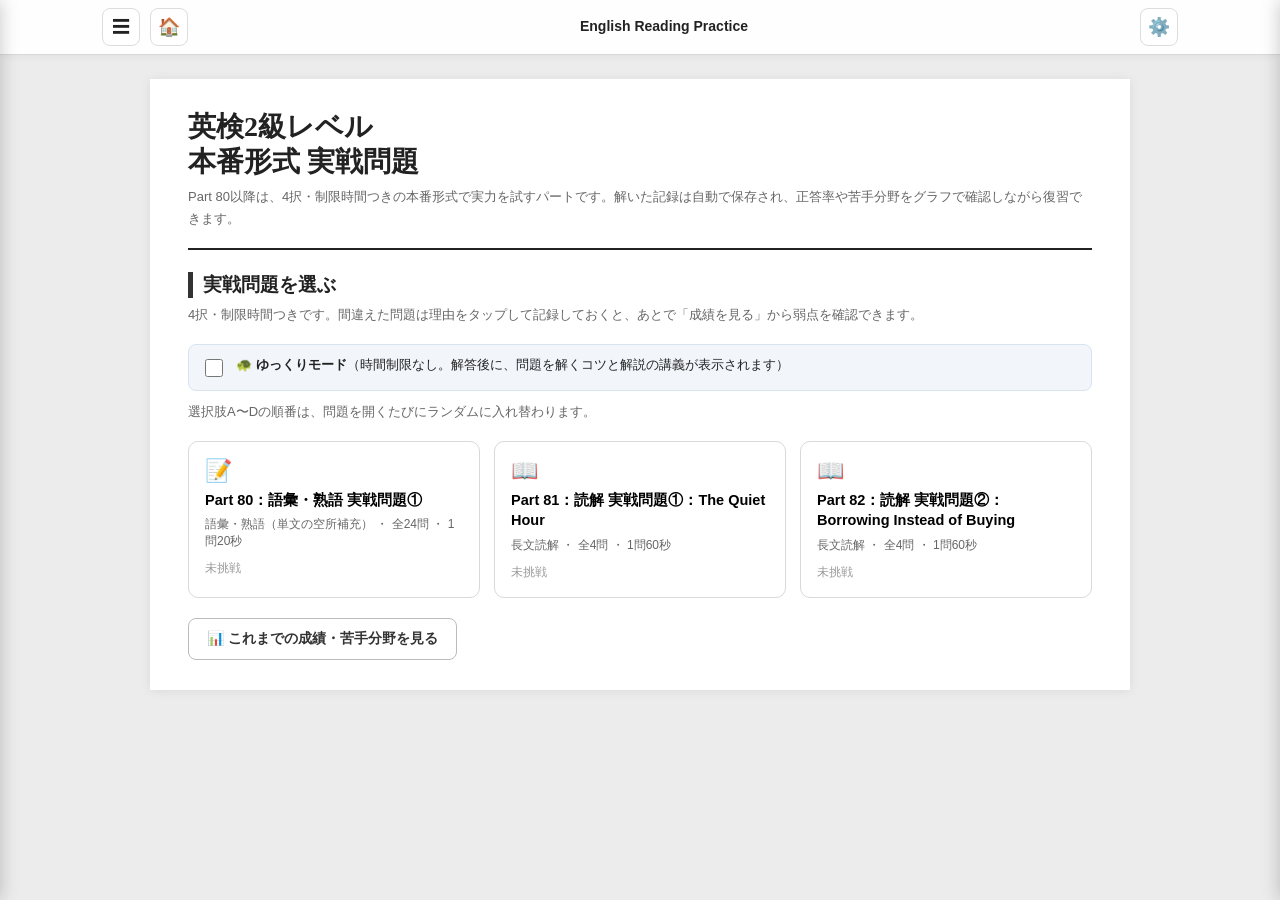
==== commit 4bbb5ce1: "v1.7.0 v1.7.0" ====
--- a/quiz.html
+++ b/quiz.html
@@ -362,6 +362,11 @@
 <div class="quiz-view" id="quizViewList">
 <h2 class="quiz-view-title">実戦問題を選ぶ</h2>
 <p class="quiz-view-sub">4択・制限時間つきです。間違えた問題は理由をタップして記録しておくと、あとで「成績を見る」から弱点を確認できます。</p>
+<label class="quiz-slow-toggle">
+<input type="checkbox" id="quizSlowToggle"/>
+<span><strong>🐢 ゆっくりモード</strong>（時間制限なし。解答後に、問題を解くコツと解説の講義が表示されます）</span>
+</label>
+<p class="quiz-view-sub">選択肢A〜Dの順番は、問題を開くたびにランダムに入れ替わります。</p>
 <div class="quiz-set-grid" id="quizSetGrid"></div>
 <button class="quiz-btn quiz-btn-secondary" id="quizGoStatsBtn" type="button">📊 これまでの成績・苦手分野を見る</button>
 </div>
@@ -392,6 +397,11 @@
 <button class="quiz-reason-btn" data-reason="misread" type="button">読み違い（勘違いした）</button>
 <button class="quiz-reason-btn" data-reason="time" type="button">時間不足（焦って選んだ）</button>
 </div>
+<section class="lecture-section quiz-lecture" id="quizLectureBox" hidden="">
+<h3>講義：先生の解説を聞いてみよう</h3>
+<button class="speak-btn lecture-speak-btn" onclick="speakText('quizLectureScript','ja-JP')" title="講義を音声で聞く" type="button">🔊 講義を聞く</button>
+<div class="lecture-script" id="quizLectureScript"></div>
+</section>
 <button class="quiz-btn quiz-btn-primary" id="quizNextBtn" type="button" hidden="">次の問題へ ▸</button>
 </div>
 </div>
--- a/styles.css
+++ b/styles.css
@@ -1984,3 +1984,21 @@
     font-size: 11.5px;
   }
 }
+
+/* ---------- quiz: ゆっくりモード toggle & lecture ---------- */
+.quiz-slow-toggle {
+  display: flex;
+  align-items: flex-start;
+  gap: 10px;
+  margin: 0 0 10px;
+  padding: 10px 12px;
+  background: #f2f6fb;
+  border: 1px solid #d7e3f0;
+  border-radius: 8px;
+  font-size: 13px;
+  line-height: 1.55;
+  cursor: pointer;
+}
+.quiz-slow-toggle input { margin-top: 4px; width: 18px; height: 18px; flex: 0 0 auto; }
+.quiz-lecture { margin: 0 0 14px; }
+body.dark-mode .quiz-slow-toggle { background: #1c2a38; border-color: #2a3b4d; }
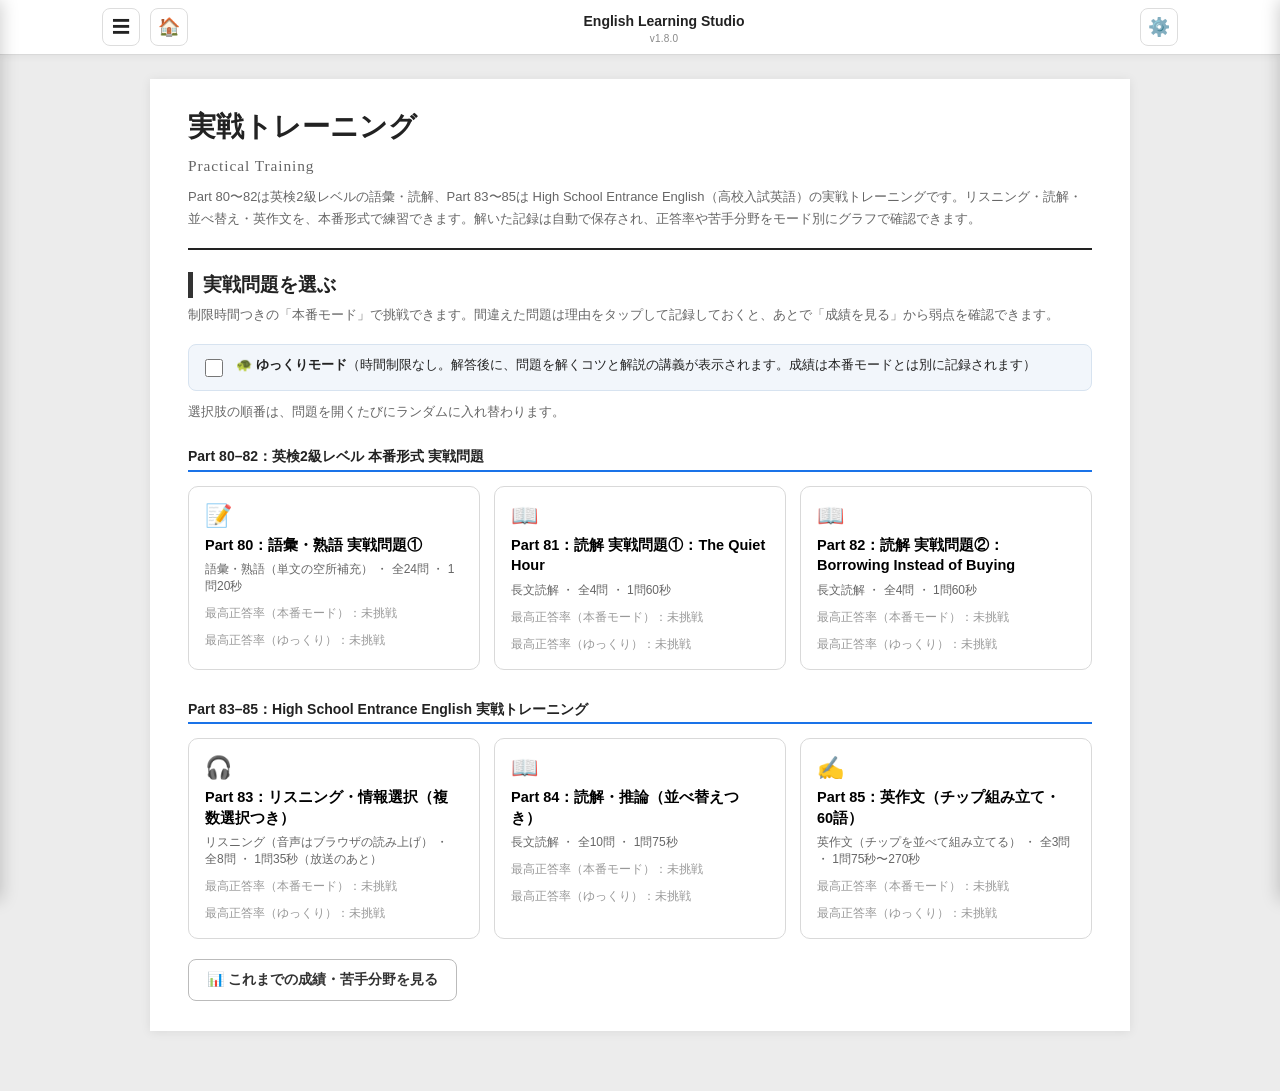
==== commit 5a969fd2: "v1.8.0 v1.8.0" ====
--- a/quiz.html
+++ b/quiz.html
@@ -4,29 +4,29 @@
 <head>
 <meta charset="utf-8"/>
 <meta content="width=device-width, initial-scale=1, viewport-fit=cover" name="viewport"/>
-<title>英検2級レベル 本番形式 実戦問題 Part80〜｜English Reading Practice</title>
-<meta content="英検2級レベルの語彙・読解を、本番と同じ4択・制限時間つきで練習できる実戦問題。正答率や間違えた理由を記録し、苦手分野をグラフで確認しながら復習できます。" name="description"/>
+<title>実戦トレーニング Part80〜85（英検2級レベル／高校入試英語）｜English Learning Studio</title>
+<meta content="英検2級レベルの語彙・読解と、High School Entrance English（リスニング・読解と並べ替え・60語の英作文）を本番形式で練習。制限時間つきの本番モードと、解説講義つきのゆっくりモード。成績はモード別に記録されます。" name="description"/>
 <meta content="index,follow" name="robots"/>
 <link href="https://egoaid.github.io/English-Vocabulary/quiz.html" rel="canonical"/>
 <meta content="ja_JP" property="og:locale"/>
 <meta content="https://egoaid.github.io/English-Vocabulary/quiz.html" property="og:url"/>
-<meta content="英検2級レベル 本番形式 実戦問題 Part80〜｜English Reading Practice" property="og:title"/>
-<meta content="英検2級レベルの語彙・読解を、本番と同じ4択・制限時間つきで練習できる実戦問題。正答率や間違えた理由を記録し、苦手分野をグラフで確認しながら復習できます。" property="og:description"/>
+<meta content="実戦トレーニング Part80〜85（英検2級レベル／高校入試英語）｜English Learning Studio" property="og:title"/>
+<meta content="英検2級レベルの語彙・読解と、High School Entrance English（リスニング・読解と並べ替え・60語の英作文）を本番形式で練習。制限時間つきの本番モードと、解説講義つきのゆっくりモード。成績はモード別に記録されます。" property="og:description"/>
 <meta content="website" property="og:type"/>
-<meta content="English Reading Practice" property="og:site_name"/>
+<meta content="English Learning Studio" property="og:site_name"/>
 <meta content="https://egoaid.github.io/English-Vocabulary/icons/og-image.png" property="og:image"/>
 <meta content="1200" property="og:image:width"/>
 <meta content="630" property="og:image:height"/>
 <meta content="summary_large_image" name="twitter:card"/>
-<meta content="英検2級レベル 本番形式 実戦問題 Part80〜｜English Reading Practice" name="twitter:title"/>
-<meta content="英検2級レベルの語彙・読解を、本番と同じ4択・制限時間つきで練習できる実戦問題。正答率や間違えた理由を記録し、苦手分野をグラフで確認しながら復習できます。" name="twitter:description"/>
+<meta content="実戦トレーニング Part80〜85（英検2級レベル／高校入試英語）｜English Learning Studio" name="twitter:title"/>
+<meta content="英検2級レベルの語彙・読解と、High School Entrance English（リスニング・読解と並べ替え・60語の英作文）を本番形式で練習。制限時間つきの本番モードと、解説講義つきのゆっくりモード。成績はモード別に記録されます。" name="twitter:description"/>
 <meta content="https://egoaid.github.io/English-Vocabulary/icons/og-image.png" name="twitter:image"/>
 <link href="manifest.json" rel="manifest"/>
 <meta content="#222222" name="theme-color"/>
 <meta content="yes" name="mobile-web-app-capable"/>
 <meta content="yes" name="apple-mobile-web-app-capable"/>
 <meta content="default" name="apple-mobile-web-app-status-bar-style"/>
-<meta content="English Reading" name="apple-mobile-web-app-title"/>
+<meta content="English Studio" name="apple-mobile-web-app-title"/>
 <link href="icons/apple-touch-icon-180.png" rel="apple-touch-icon"/>
 <link href="icons/favicon-32.png" rel="icon" sizes="32x32" type="image/png"/>
 <link href="icons/favicon-16.png" rel="icon" sizes="16x16" type="image/png"/>
@@ -38,7 +38,7 @@
   "@context": "https://schema.org",
   "@type": "LearningResource",
   "name": "英検2級レベル 本番形式 実戦問題 Part80〜",
-  "description": "英検2級レベルの語彙・読解を、本番と同じ4択・制限時間つきで練習できる実戦問題。正答率や間違えた理由を記録し、苦手分野をグラフで確認しながら復習できます。",
+  "description": "英検2級レベルの語彙・読解と、High School Entrance English（リスニング・読解と並べ替え・60語の英作文）を本番形式で練習。制限時間つきの本番モードと、解説講義つきのゆっくりモード。成績はモード別に記録されます。",
   "url": "https://egoaid.github.io/English-Vocabulary/quiz.html",
   "inLanguage": "en",
   "isPartOf": { "@type": "WebSite", "url": "https://egoaid.github.io/English-Vocabulary/" },
@@ -55,7 +55,7 @@
 <span class="icon-bars">&#9776;</span>
 </button>
 <a class="icon-btn" href="index.html" aria-label="ホーム（目次）" title="ホーム（目次）">🏠</a>
-<strong class="app-title">English Reading Practice</strong>
+<strong class="app-title">English Learning Studio</strong>
 <button class="icon-btn" id="settingsToggle" aria-label="設定を開く" title="設定">&#9881;&#65039;</button>
 </div>
 </header>
@@ -162,6 +162,10 @@
 <a href="reading-11.html#part-79" class="sidebar-link" data-target="part-79" data-file="reading-11.html"><span class="sidebar-num">79</span><span class="sidebar-title">リスニング対策（電話・接客）: Changing a Hotel Reservation</span></a>
 <div class="sidebar-group-label">Part 80&ndash;82：英検2級レベル 本番形式 実戦問題</div>
 <a href="quiz.html" class="sidebar-link" data-target="quizApp" data-file="quiz.html"><span class="sidebar-num">80</span><span class="sidebar-title">語彙・熟語の4択問題、読解の4択問題（制限時間つき・成績記録つき）</span></a>
+<div class="sidebar-group-label">Part 83&ndash;85：High School Entrance English 実戦トレーニング</div>
+<a href="quiz.html#quizGroupHs" class="sidebar-link" data-target="quizGroupHs" data-file="quiz.html"><span class="sidebar-num">83</span><span class="sidebar-title">リスニング＆情報選択（複数選択つき）</span></a>
+<a href="quiz.html#quizGroupHs" class="sidebar-link" data-target="quizGroupHs" data-file="quiz.html"><span class="sidebar-num">84</span><span class="sidebar-title">読解・推論（並べ替えつき）</span></a>
+<a href="quiz.html#quizGroupHs" class="sidebar-link" data-target="quizGroupHs" data-file="quiz.html"><span class="sidebar-num">85</span><span class="sidebar-title">英作文（チップ組み立て・60語）</span></a>
 </nav>
 </aside>
 
@@ -321,6 +325,13 @@
 <li>設定で「暗記済みを省略する」をオンにすると、チェック済みの単語・熟語はフラッシュカードで再生されなくなります。</li>
 <li>設定で「ランダムな順番で再生する」をオンにすると、毎回シャッフルされた順番でカードが再生されます。</li>
 </ul>
+<h3>実戦トレーニング（Part 80〜85）の使い方</h3>
+<ul>
+<li><strong>本番モードとゆっくりモード</strong> --- 実戦問題のトップで切り替えます。本番モードは制限時間つき、ゆっくりモードは時間制限なしで、解答後に「問題を解くコツと解説の講義」が表示されます（🔊で音声も聞けます）。成績は<strong>モード別に別々に記録</strong>され、成績画面のタブで切り替えて確認できます。</li>
+<li><strong>問題の形式</strong> --- 4択に加えて、「2つ選ぶ」問題（選択後に「解答する」を押します）、文を正しい順に並べる問題、語句のチップを並べて英文を作る問題があります。チップは、タップで追加、タップして選ぶと「左へ・右へ・外す」ができ、パソコンではドラッグ＆ドロップでも並べ替えられます。</li>
+<li><strong>リスニング（Part 83）</strong> --- 🔊ボタンで放送を再生します（男性・女性の声は自動で切り替わります）。本番は1回だけ放送されますが、練習では何度でも再生できます。放送文と日本語訳は、解答のあとに表示されます。音声はお使いのブラウザの読み上げ機能によるものです。</li>
+<li><strong>英作文（Part 85）</strong> --- 60語以上の英文を、チップを並べて組み立てます。語数が画面に表示されます。文の並べ方に正解が複数ある問題もあります。</li>
+</ul>
 <h3>設定でできること</h3>
 <ul>
 <li>読み上げ速度（通常・ゆっくり・フルスクリーン・フラッシュカード）の変更</li>
@@ -353,20 +364,20 @@
 <main>
 <div class="pages-container" id="pagesContainer">
 <header class="cover">
-<h1>英検2級レベル<br/>本番形式 実戦問題</h1>
-<p>Part 80以降は、4択・制限時間つきの本番形式で実力を試すパートです。解いた記録は自動で保存され、正答率や苦手分野をグラフで確認しながら復習できます。</p>
+<h1>実戦トレーニング<br/><span class="cover-sub">Practical Training</span></h1>
+<p>Part 80〜82は英検2級レベルの語彙・読解、Part 83〜85は High School Entrance English（高校入試英語）の実戦トレーニングです。リスニング・読解・並べ替え・英作文を、本番形式で練習できます。解いた記録は自動で保存され、正答率や苦手分野をモード別にグラフで確認できます。</p>
 </header>
 
 <section class="quiz-app" id="quizApp">
 
 <div class="quiz-view" id="quizViewList">
 <h2 class="quiz-view-title">実戦問題を選ぶ</h2>
-<p class="quiz-view-sub">4択・制限時間つきです。間違えた問題は理由をタップして記録しておくと、あとで「成績を見る」から弱点を確認できます。</p>
+<p class="quiz-view-sub">制限時間つきの「本番モード」で挑戦できます。間違えた問題は理由をタップして記録しておくと、あとで「成績を見る」から弱点を確認できます。</p>
 <label class="quiz-slow-toggle">
 <input type="checkbox" id="quizSlowToggle"/>
-<span><strong>🐢 ゆっくりモード</strong>（時間制限なし。解答後に、問題を解くコツと解説の講義が表示されます）</span>
+<span><strong>🐢 ゆっくりモード</strong>（時間制限なし。解答後に、問題を解くコツと解説の講義が表示されます。成績は本番モードとは別に記録されます）</span>
 </label>
-<p class="quiz-view-sub">選択肢A〜Dの順番は、問題を開くたびにランダムに入れ替わります。</p>
+<p class="quiz-view-sub">選択肢の順番は、問題を開くたびにランダムに入れ替わります。</p>
 <div class="quiz-set-grid" id="quizSetGrid"></div>
 <button class="quiz-btn quiz-btn-secondary" id="quizGoStatsBtn" type="button">📊 これまでの成績・苦手分野を見る</button>
 </div>
@@ -379,18 +390,56 @@
 </div>
 <div class="quiz-passage" id="quizPassageBox" hidden="">
 <div class="quiz-passage-head">
-<span>Reading Passage</span>
+<span id="quizPassageHead">Reading Passage</span>
 <button class="speak-btn" id="quizPassageListenBtn" type="button">🔊 Listen</button>
 </div>
 <div class="quiz-passage-en" id="quizPassageEn"></div>
 <button class="quiz-toggle-ja" id="quizPassageJaToggle" type="button">日本語訳を見る ▾</button>
 <div class="quiz-passage-ja" id="quizPassageJa" hidden=""></div>
 </div>
+<div class="quiz-listen" id="quizListenBox" hidden="">
+<div class="quiz-listen-head">🎧 放送を聞いて答えましょう</div>
+<div class="quiz-listen-btns">
+<button class="speak-btn" type="button" onclick="speakText('quizListenScript','en-US')">🔊 音声を聞く</button>
+<button class="speak-btn slow-btn" type="button" onclick="speakText('quizListenScript','en-US',true)">🐢 ゆっくり</button>
+</div>
+<p class="quiz-listen-note" id="quizListenNote"></p>
+<div class="english quiz-listen-script" id="quizListenScript" aria-label="放送文"></div>
+<div class="quiz-listen-ja" id="quizListenJa" hidden=""></div>
+</div>
 <div class="quiz-question-text" id="quizQuestionText"></div>
 <div class="quiz-choices" id="quizChoices"></div>
+<div class="quiz-multi-bar" id="quizMultiBar" hidden="">
+<span class="quiz-multi-hint" id="quizMultiHint"></span>
+<button class="quiz-btn quiz-btn-primary" id="quizMultiConfirm" type="button" disabled="">この選択で解答する</button>
+</div>
+<div class="quiz-tray" id="quizTray" hidden="">
+<p class="quiz-tray-hint" id="quizTrayHint"></p>
+<div class="quiz-tray-lead" id="quizTrayLead" hidden=""></div>
+<div class="quiz-tray-branch" id="quizTrayBranch" hidden=""></div>
+<div class="quiz-tray-wrap" id="quizTrayBankWrap">
+<div class="quiz-tray-label">使える語句・文（タップで追加）</div>
+<div class="quiz-tray-bank" id="quizTrayBank"></div>
+</div>
+<div class="quiz-tray-wrap" id="quizTrayAnswerWrap">
+<div class="quiz-tray-label">あなたの答え（タップで選択 → 左右に動かす／外す）</div>
+<div class="quiz-tray-answer" id="quizTrayAnswer"></div>
+<div class="quiz-tray-count" id="quizTrayCount" hidden=""></div>
+<div class="quiz-tray-preview" id="quizTrayPreview" hidden=""></div>
+</div>
+<div class="quiz-tray-tools" id="quizTrayTools">
+<button class="quiz-btn quiz-btn-secondary" id="quizTrayLeft" type="button" hidden="">◀ 左へ</button>
+<button class="quiz-btn quiz-btn-secondary" id="quizTrayRight" type="button" hidden="">右へ ▶</button>
+<button class="quiz-btn quiz-btn-secondary" id="quizTrayRemove" type="button" hidden="">✕ 外す</button>
+<button class="quiz-btn quiz-btn-secondary" id="quizTrayUndo" type="button">↩ 1つ戻す</button>
+<button class="quiz-btn quiz-btn-secondary" id="quizTrayReset" type="button">🗑 全部リセット</button>
+</div>
+<button class="quiz-btn quiz-btn-primary" id="quizTrayConfirm" type="button" disabled="">✅ これで解答する</button>
+</div>
 <div class="quiz-feedback" id="quizFeedback" hidden="">
 <div class="quiz-feedback-result" id="quizFeedbackResult"></div>
 <div class="quiz-feedback-explain" id="quizFeedbackExplain"></div>
+<div class="quiz-feedback-detail" id="quizFeedbackDetail" hidden=""></div>
 <div class="quiz-reason-box" id="quizReasonBox" hidden="">
 <p>間違えた理由に近いものを選んでください（あとで復習の参考になります）</p>
 <button class="quiz-reason-btn" data-reason="knowledge" type="button">知識不足（分からなかった）</button>
@@ -419,6 +468,11 @@
 
 <div class="quiz-view" id="quizViewStats" hidden="">
 <h2 class="quiz-view-title">成績・苦手分野</h2>
+<div class="quiz-stats-tabs" id="quizStatsTabs" role="tablist">
+<button type="button" data-mode="timed" class="is-active">⏱ 本番モード</button>
+<button type="button" data-mode="slow">🐢 ゆっくりモード</button>
+</div>
+<p class="quiz-view-sub" id="quizStatsModeNote"></p>
 <div id="quizStatsEmpty" class="quiz-stats-empty" hidden="">まだ挑戦した記録がありません。まずは実戦問題を解いてみましょう。</div>
 <div id="quizStatsBody" hidden="">
 <div class="quiz-stats-summary" id="quizStatsSummary"></div>
@@ -451,6 +505,7 @@
 </div>
 <div class="quiz-question-text" id="quizReviewQuestionText"></div>
 <div class="quiz-choices" id="quizReviewChoices"></div>
+<div class="quiz-review-extra" id="quizReviewExtra"></div>
 <div class="quiz-feedback-explain" id="quizReviewExplain"></div>
 </div>
 
--- a/styles.css
+++ b/styles.css
@@ -2002,3 +2002,128 @@
 .quiz-slow-toggle input { margin-top: 4px; width: 18px; height: 18px; flex: 0 0 auto; }
 .quiz-lecture { margin: 0 0 14px; }
 body.dark-mode .quiz-slow-toggle { background: #1c2a38; border-color: #2a3b4d; }
+
+/* ---------- app version under the header title ---------- */
+.app-title .app-version {
+  display: block;
+  font-size: 10px;
+  font-weight: 400;
+  line-height: 1.1;
+  color: #888;
+  letter-spacing: .02em;
+}
+body.dark-mode .app-title .app-version { color: #9aa0aa; }
+
+/* ---------- 実戦トレーニング: group titles, listening, multi-select, chip tray, stats tabs ---------- */
+.cover-sub { font-size: .55em; font-weight: 400; color: var(--muted); letter-spacing: .06em; }
+.quiz-group-title {
+  grid-column: 1 / -1;
+  margin: 10px 0 0;
+  padding: 6px 0 4px;
+  font-size: 14px;
+  border-bottom: 2px solid #1a73e8;
+}
+.quiz-group-title:first-child { margin-top: 0; }
+
+.quiz-listen {
+  background: #f2f6fb;
+  border: 1px solid #d7e3f0;
+  border-radius: 8px;
+  padding: 12px 14px;
+  margin-bottom: 14px;
+}
+.quiz-listen-head { font-size: 13px; font-weight: 700; margin-bottom: 8px; }
+.quiz-listen-btns { display: flex; gap: 8px; flex-wrap: wrap; }
+.quiz-listen-btns .speak-btn { min-height: 40px; padding: 6px 16px; font-size: 13px; }
+.quiz-listen-note { font-size: 11.5px; color: var(--muted); margin: 8px 0 0; line-height: 1.5; }
+.quiz-listen-script {
+  position: absolute; width: 1px; height: 1px; overflow: hidden;
+  clip: rect(0 0 0 0); white-space: nowrap; padding: 0; border: 0; margin: 0;
+}
+.quiz-listen-script.is-open {
+  position: static; width: auto; height: auto; overflow: visible; clip: auto; white-space: normal;
+  margin-top: 10px; padding: 10px 12px; font-size: 12pt; line-height: 1.7;
+  background: #fff; border: 1px solid #e1e1e1; border-radius: 6px;
+}
+.quiz-listen-ja { margin-top: 6px; padding: 8px 12px; font-size: 12.5px; line-height: 1.7; color: #444; background: #fff; border: 1px dashed #cdd6e0; border-radius: 6px; }
+
+.quiz-choice-multi .quiz-choice-letter { border-radius: 4px; }
+.quiz-choice-selected { border-color: #1a73e8; background: #eaf2ff; }
+.quiz-choice-selected .quiz-choice-letter { background: #1a73e8; color: #fff; }
+.quiz-multi-bar { display: flex; align-items: center; gap: 12px; flex-wrap: wrap; margin: 12px 0; }
+.quiz-multi-hint { font-size: 13px; font-weight: 600; color: #333; }
+.quiz-btn:disabled { opacity: .45; cursor: default; }
+
+.quiz-tray { margin: 6px 0 14px; }
+.quiz-tray-hint { font-size: 12.5px; color: var(--muted); margin: 0 0 10px; line-height: 1.6; }
+.quiz-tray-lead { font-size: 13.5px; line-height: 1.6; padding: 10px 12px; margin-bottom: 10px; background: #fff8e6; border: 1px solid #f0dca4; border-radius: 8px; }
+.quiz-chip-lead-tag { display: inline-block; font-size: 11px; font-weight: 700; background: #f0c040; border-radius: 10px; padding: 1px 8px; margin-right: 4px; }
+.quiz-tray-branch { display: flex; gap: 8px; flex-wrap: wrap; margin-bottom: 12px; }
+.quiz-branch-btn { min-height: 44px; }
+.quiz-branch-btn.is-active { background: #1a73e8; color: #fff; border-color: #1a73e8; }
+.quiz-tray-wrap { margin-bottom: 12px; }
+.quiz-tray-label { font-size: 12px; font-weight: 700; color: #555; margin-bottom: 6px; }
+.quiz-tray-bank, .quiz-tray-answer {
+  display: flex; flex-wrap: wrap; gap: 8px; align-items: flex-start;
+  min-height: 56px; padding: 10px; border-radius: 8px;
+}
+.quiz-tray-bank { background: var(--soft); border: 1px dashed #bbb; }
+.quiz-tray-answer { background: #fff; border: 2px solid #9db8e8; }
+.quiz-tray-answer.is-over { background: #eef4ff; border-color: #1a73e8; }
+.quiz-tray-empty { font-size: 12px; color: #999; align-self: center; }
+.quiz-chip {
+  display: inline-flex; align-items: center; gap: 6px; text-align: left;
+  min-height: 44px; padding: 8px 14px;
+  font-size: 14px; line-height: 1.4; color: #222;
+  background: #fff; border: 1.5px solid #8a9bb5; border-radius: 22px;
+  cursor: pointer; box-shadow: 0 1px 2px rgba(0,0,0,.08);
+  user-select: none; -webkit-user-select: none; touch-action: manipulation;
+}
+.quiz-chip:hover:not(:disabled) { border-color: #1a73e8; background: #f5f8ff; }
+.quiz-chip-sentence { border-radius: 10px; width: 100%; font-size: 13.5px; }
+.quiz-chip-label { flex: 0 0 auto; font-weight: 700; color: #1a73e8; min-width: 1.4em; }
+.quiz-chip-answer { background: #eaf2ff; border-color: #6f98dd; }
+.quiz-chip.is-selected { outline: 3px solid #f0a020; background: #fff3d6; }
+.quiz-chip.is-dragging { opacity: .45; }
+.quiz-chip:disabled { cursor: default; opacity: .85; }
+.quiz-tray-tools { display: flex; flex-wrap: wrap; gap: 8px; margin-bottom: 12px; }
+.quiz-tray-tools .quiz-btn { min-height: 44px; padding: 8px 14px; font-size: 13px; }
+.quiz-tray-count { margin-top: 8px; font-size: 13px; font-weight: 700; color: #c0392b; }
+.quiz-tray-count.is-ok { color: #2e7d32; }
+.quiz-tray-preview { margin-top: 8px; padding: 10px 12px; font-size: 13.5px; line-height: 1.7; color: #333; background: #fafafa; border: 1px solid #e3e3e3; border-radius: 6px; min-height: 40px; font-family: Georgia, "Times New Roman", serif; }
+
+.quiz-feedback-detail { font-size: 13px; line-height: 1.7; margin: 0 0 12px; padding: 10px 12px; background: #fafafa; border: 1px solid #e3e3e3; border-radius: 8px; }
+.quiz-detail-label { font-size: 12px; font-weight: 700; color: #555; margin: 8px 0 4px; }
+.quiz-detail-label:first-child { margin-top: 0; }
+.quiz-detail-list { margin: 0 0 6px; padding-left: 22px; }
+.quiz-detail-wrongorder { color: #a33; }
+.quiz-detail-sent { padding: 3px 0; font-family: Georgia, serif; }
+.quiz-detail-sent.ng { color: #a33; }
+.quiz-detail-wc.ok { color: #2e7d32; font-weight: 700; }
+.quiz-detail-wc.ng { color: #c0392b; font-weight: 700; }
+.quiz-detail-model { padding: 8px 10px; background: #eaf7ea; border: 1px solid #b9dcb9; border-radius: 6px; font-family: Georgia, serif; }
+.quiz-detail-note { font-size: 12px; color: var(--muted); }
+.quiz-detail-script { margin: 8px 0; padding: 10px 12px; background: #f2f6fb; border-radius: 8px; }
+.quiz-detail-en { font-family: Georgia, serif; line-height: 1.7; margin: 0 0 6px; }
+.quiz-detail-ja { font-size: 12.5px; color: #444; line-height: 1.7; margin: 0; }
+.quiz-review-extra { margin-bottom: 10px; font-size: 13px; line-height: 1.7; }
+
+.quiz-stats-tabs { display: flex; gap: 8px; margin: 0 0 8px; }
+.quiz-stats-tabs button {
+  flex: 1; min-height: 44px; border: 1.5px solid #bbb; background: #fff; border-radius: 8px;
+  font-size: 13.5px; font-weight: 600; cursor: pointer;
+}
+.quiz-stats-tabs button.is-active { background: #1a73e8; color: #fff; border-color: #1a73e8; }
+
+body.dark-mode .quiz-listen, body.dark-mode .quiz-detail-script { background: #1c2a38; border-color: #2a3b4d; }
+body.dark-mode .quiz-listen-script.is-open, body.dark-mode .quiz-listen-ja,
+body.dark-mode .quiz-tray-answer, body.dark-mode .quiz-chip, body.dark-mode .quiz-stats-tabs button { background: #24262c; color: #e6e6e6; border-color: #3a3d44; }
+body.dark-mode .quiz-tray-bank, body.dark-mode .quiz-tray-preview, body.dark-mode .quiz-feedback-detail { background: #202329; border-color: #34363c; color: #ddd; }
+body.dark-mode .quiz-chip-answer { background: #1f3350; }
+body.dark-mode .quiz-chip.is-selected { background: #4a3a14; }
+body.dark-mode .quiz-tray-lead { background: #3a3220; border-color: #5a4c28; color: #eee; }
+body.dark-mode .quiz-choice-selected { background: #1f3350; }
+body.dark-mode .quiz-stats-tabs button.is-active { background: #1a73e8; color: #fff; }
+@media (max-width: 700px) {
+  .quiz-chip { font-size: 14.5px; }
+}
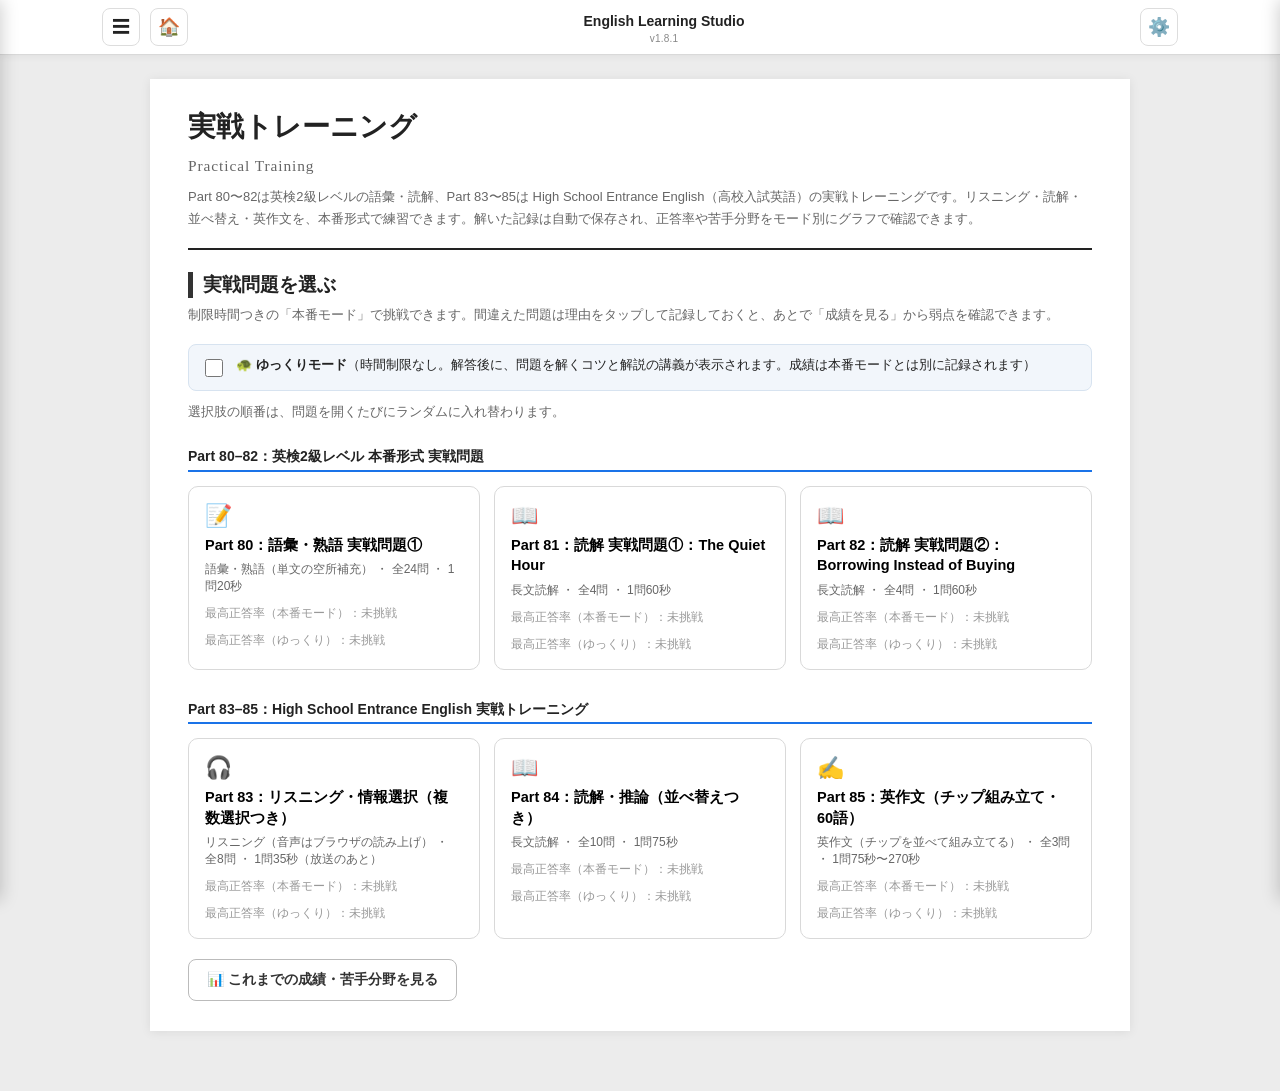
==== commit 18a82e45: "v1.8.0 v1.8.0" ====
--- a/quiz.html
+++ b/quiz.html
@@ -123,9 +123,9 @@
 <a href="reading-5.html#part-48" class="sidebar-link" data-target="part-48" data-file="reading-5.html"><span class="sidebar-num">48</span><span class="sidebar-title">リスニング対策④: 順序・手順の説明</span></a>
 <a href="reading-5.html#part-49" class="sidebar-link" data-target="part-49" data-file="reading-5.html"><span class="sidebar-num">49</span><span class="sidebar-title">リスニング対策⑤: 説明モノローグと例外情報</span></a>
 <div class="sidebar-group-label">Part 50：重要英単語ランク表</div>
-<a href="vocab-words.html#part-50" class="sidebar-link" data-target="part-50" data-file="vocab-words.html"><span class="sidebar-num">50</span><span class="sidebar-title">重要英単語ランク表（全2040語）</span></a>
+<a href="vocab-words.html#part-50" class="sidebar-link" data-target="part-50" data-file="vocab-words.html"><span class="sidebar-num">50</span><span class="sidebar-title">重要英単語ランク表（全2762語）</span></a>
 <div class="sidebar-group-label">Part 51：重要熟語・イディオムランク表</div>
-<a href="vocab-idioms.html#part-51" class="sidebar-link" data-target="part-51" data-file="vocab-idioms.html"><span class="sidebar-num">51</span><span class="sidebar-title">重要熟語・イディオムランク表（全1008熟語）</span></a>
+<a href="vocab-idioms.html#part-51" class="sidebar-link" data-target="part-51" data-file="vocab-idioms.html"><span class="sidebar-num">51</span><span class="sidebar-title">重要熟語・イディオムランク表（全1235熟語）</span></a>
 <div class="sidebar-group-label">Part 52&ndash;56：日常会話・メッセージ</div>
 <a href="reading-6.html#part-52" class="sidebar-link" data-target="part-52" data-file="reading-6.html"><span class="sidebar-num">52</span><span class="sidebar-title">日常会話: Deciding on Weekend Plans</span></a>
 <a href="reading-6.html#part-53" class="sidebar-link" data-target="part-53" data-file="reading-6.html"><span class="sidebar-num">53</span><span class="sidebar-title">日常会話: Cheering Up a Friend</span></a>
@@ -293,7 +293,7 @@
 <h3>本文中のマーカーの意味</h3>
 <ul>
 <li><strong>太字</strong> --- 重要単語。</li>
-<li><strong class="idiom">波下線</strong> --- 熟語（Idiom Focuss）。</li>
+<li><strong class="idiom">波下線</strong> --- 熟語（Idiom Focus）。</li>
 <li><span class="ue-mark">青下線</span> --- Useful Expressions。</li>
 <li><span class="gr-mark">緑点線</span> --- Grammar &amp; Reading Points。</li>
 <li><span class="dm-mark">オレンジ点線</span> --- 論理接続語（ディスコースマーカー）。</li>
